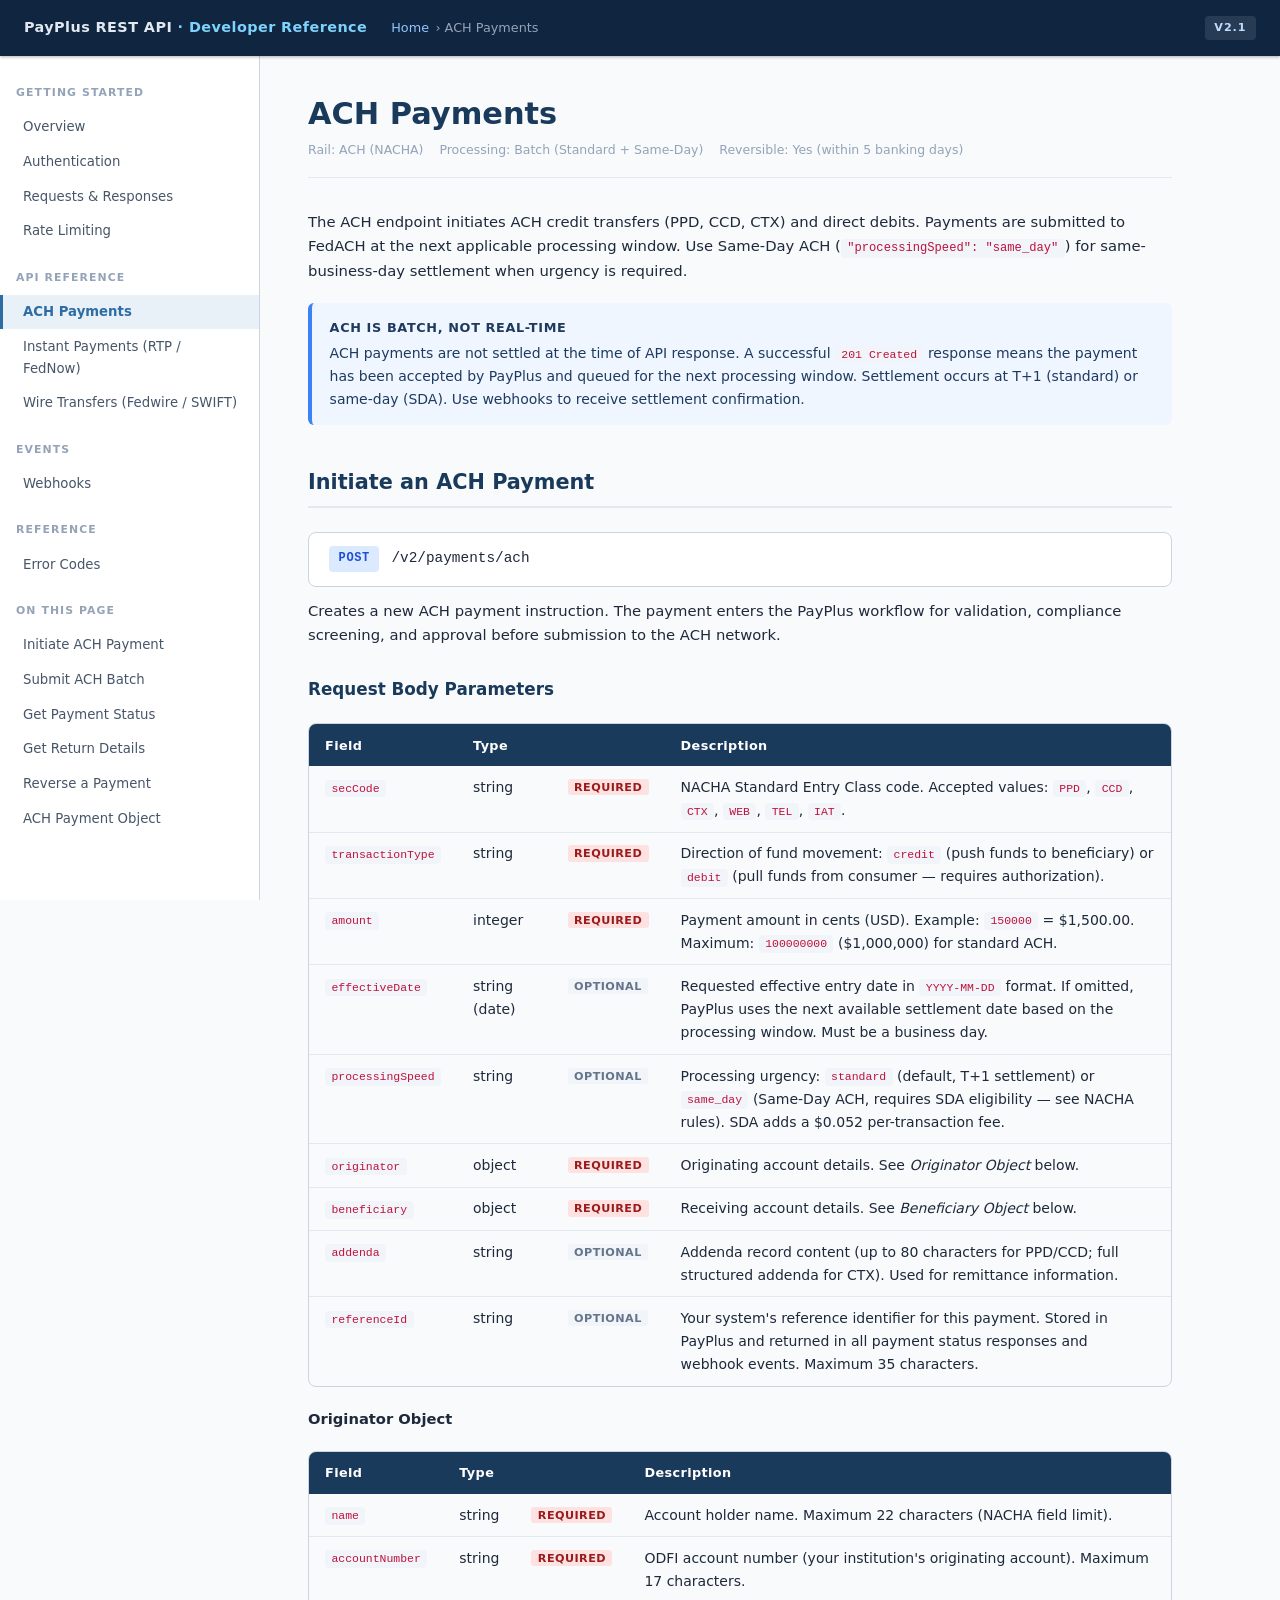
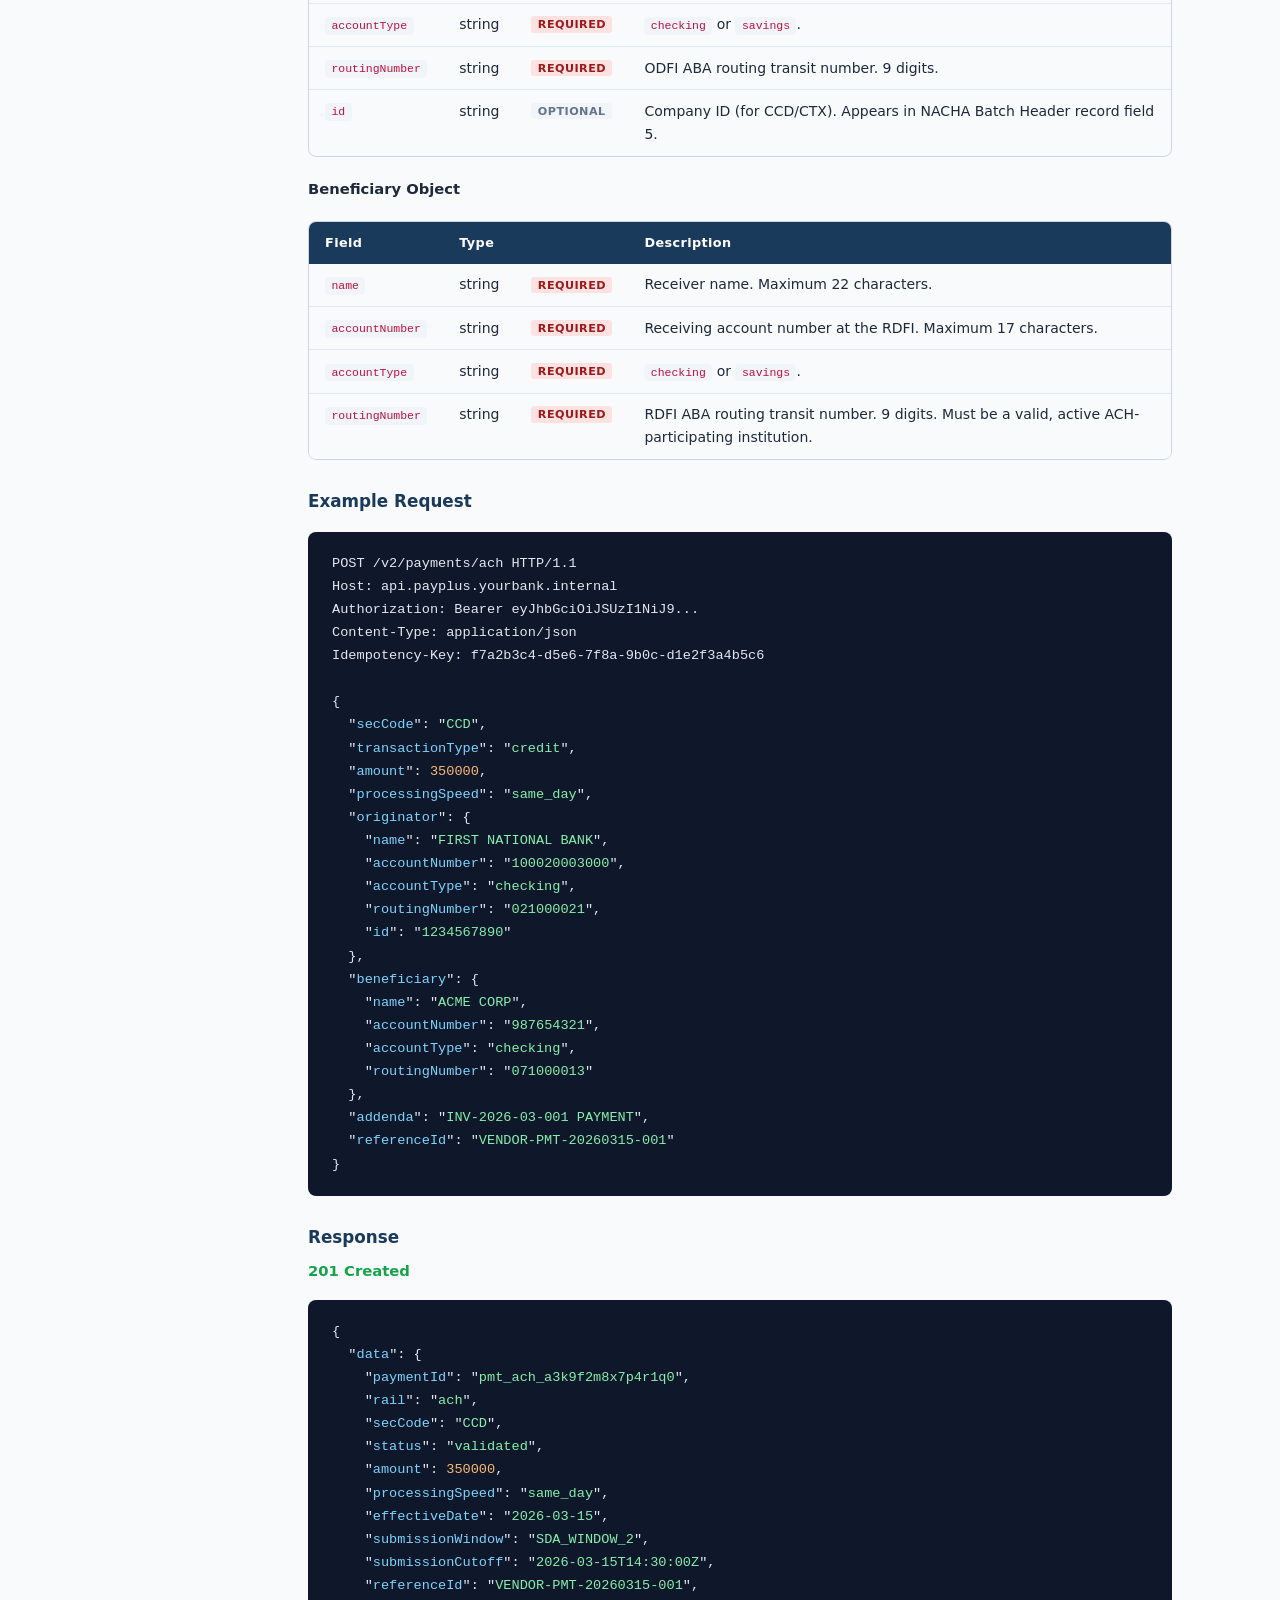
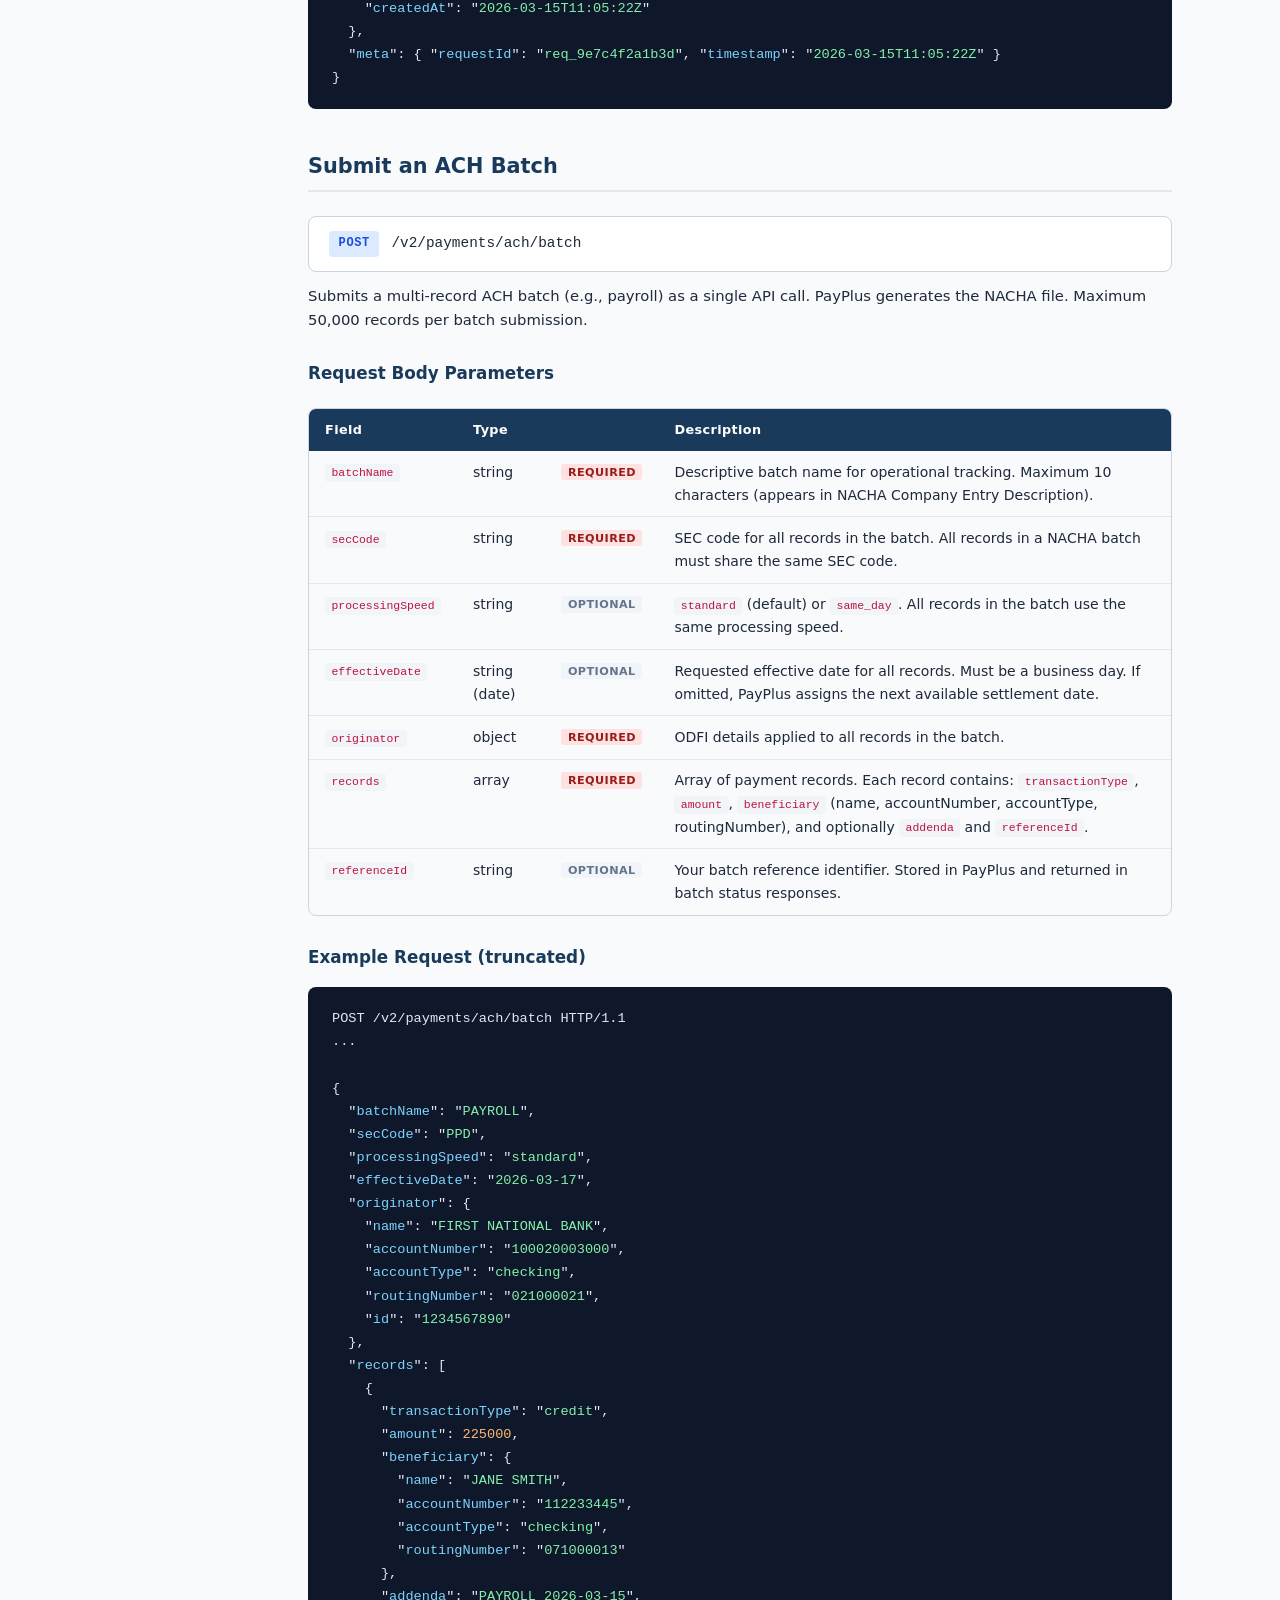
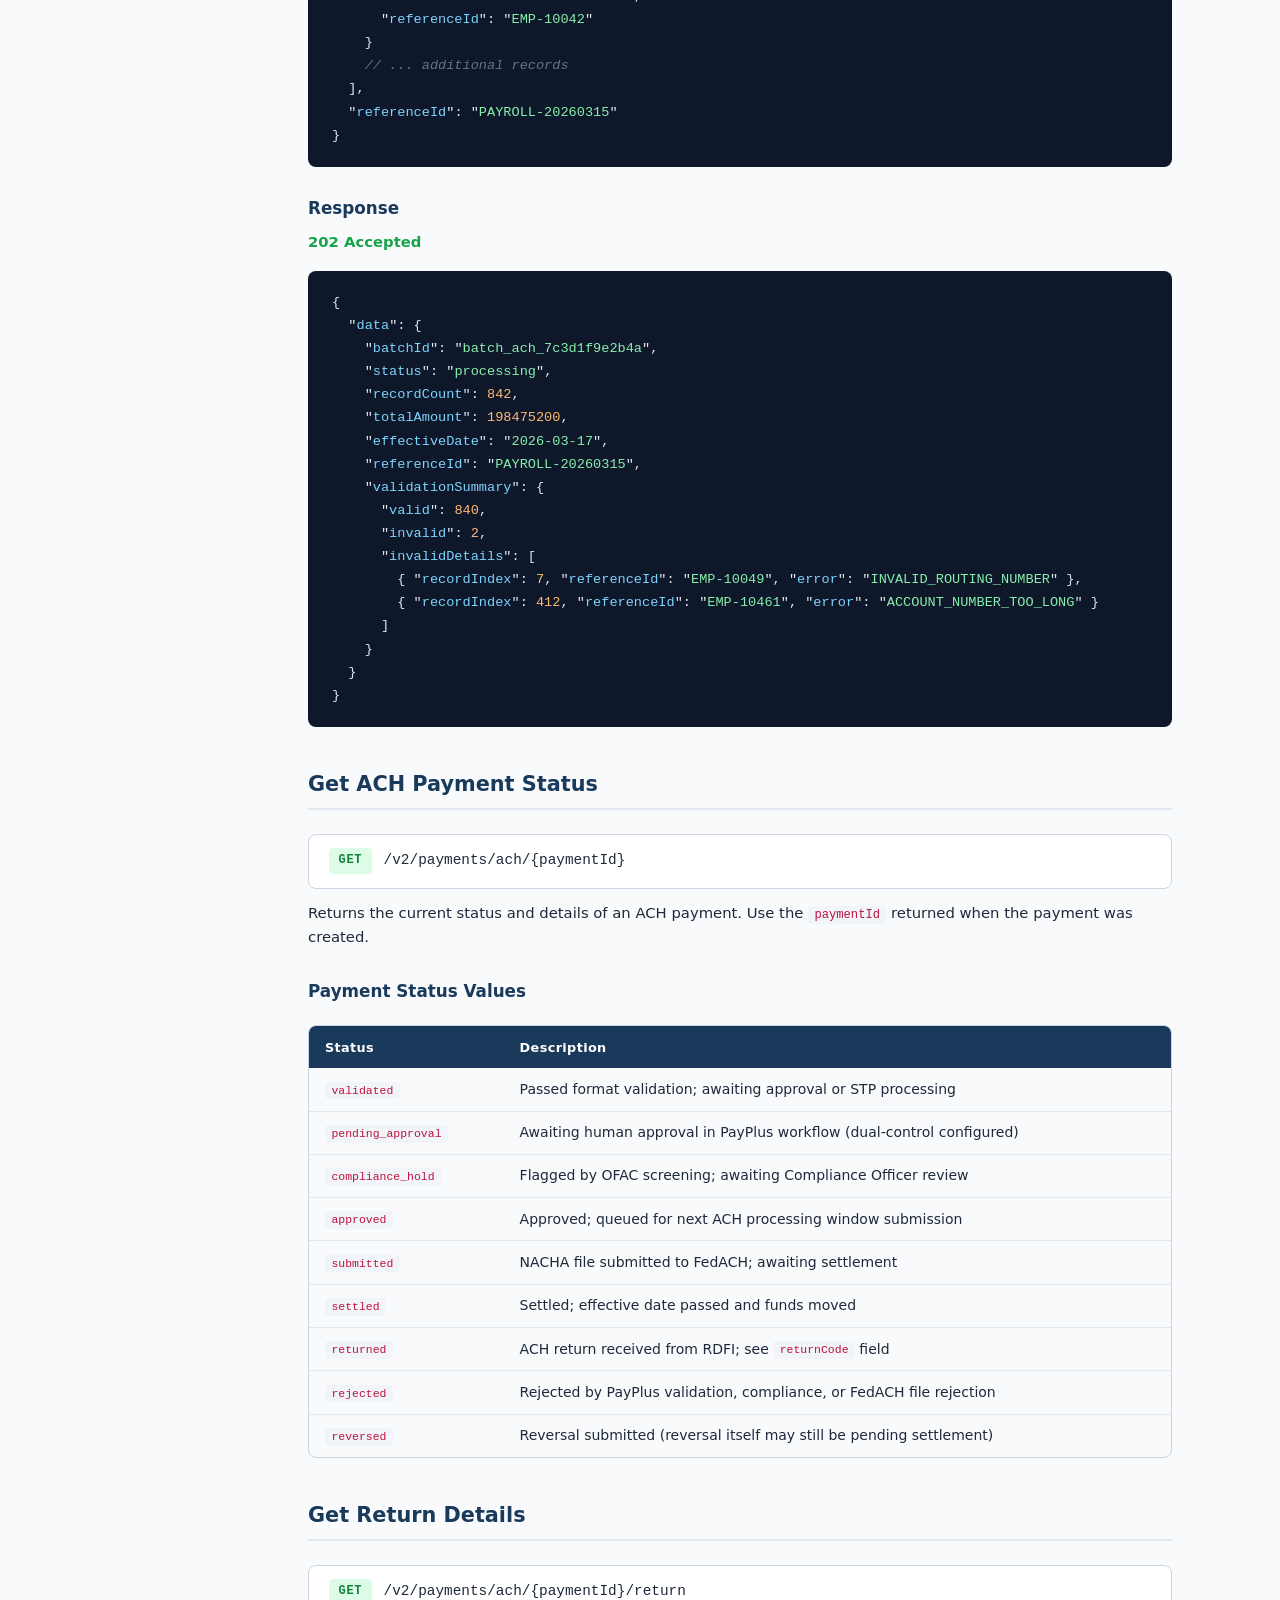
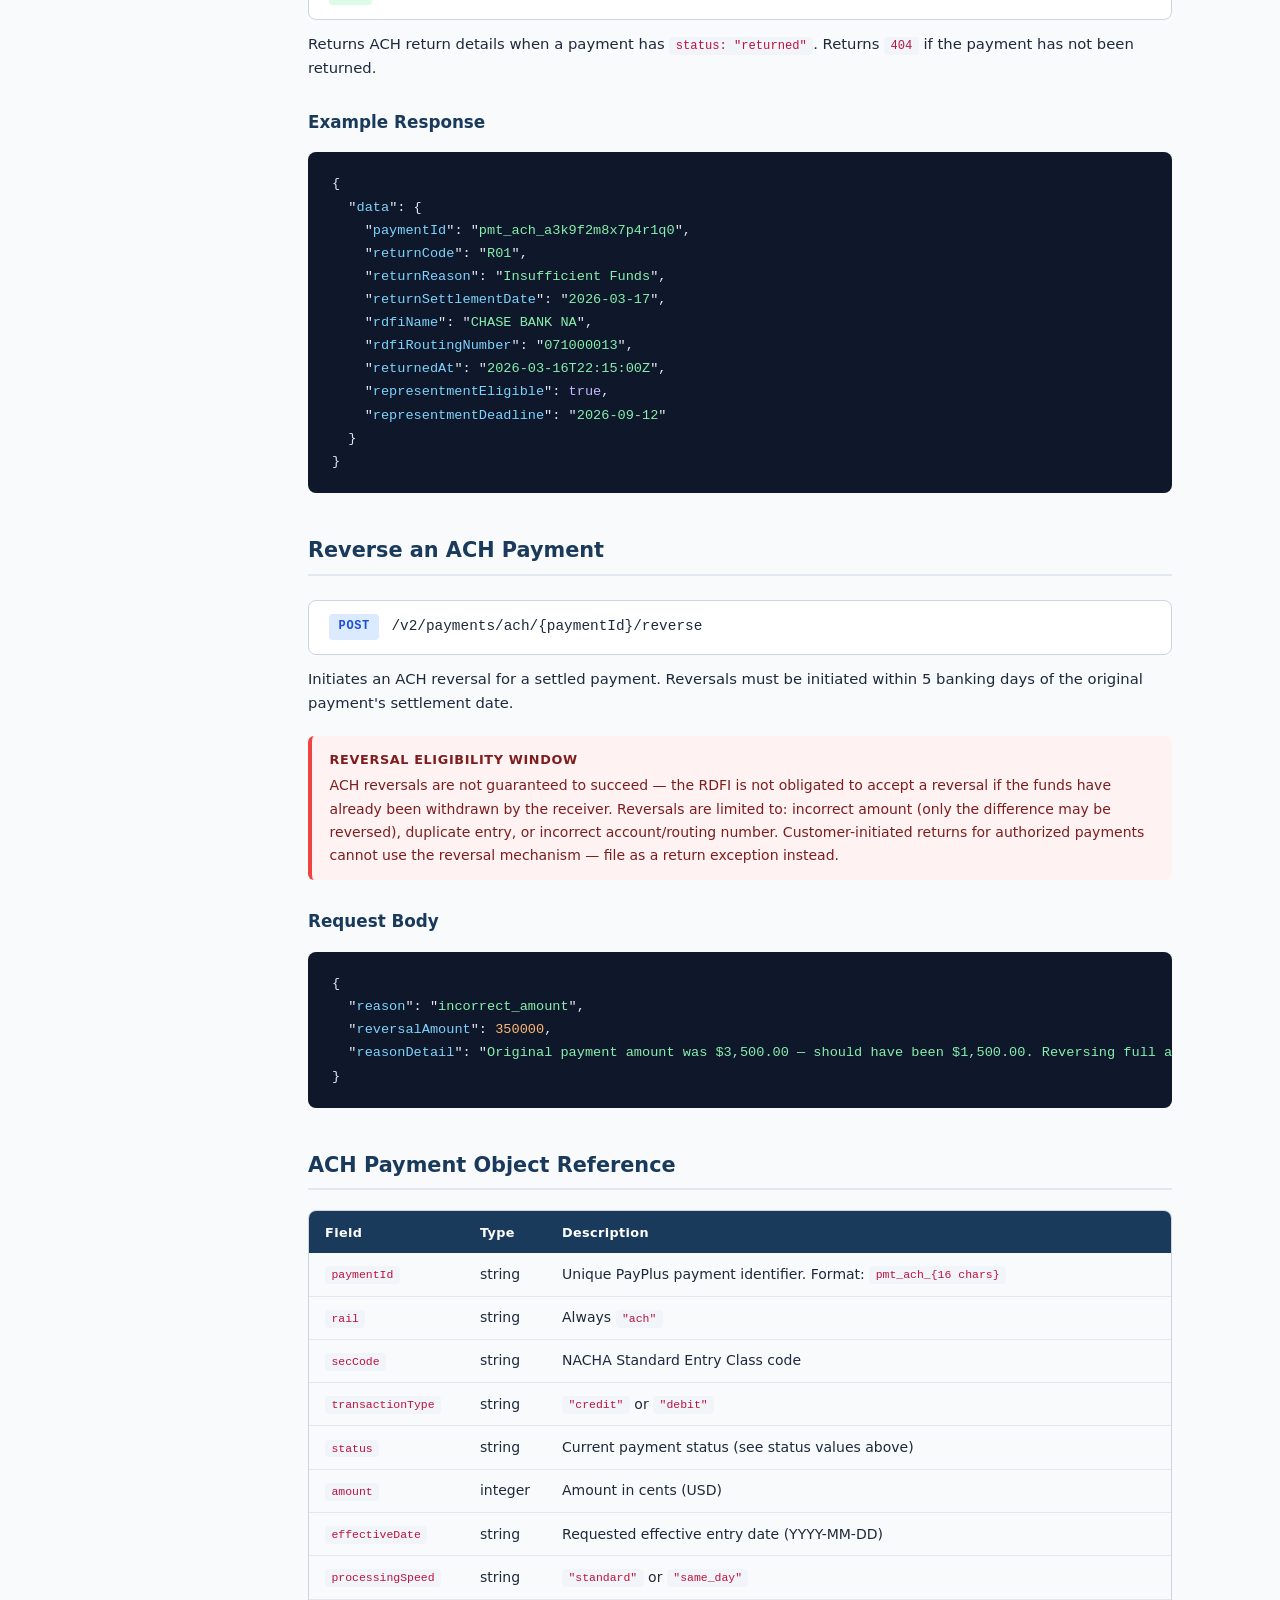
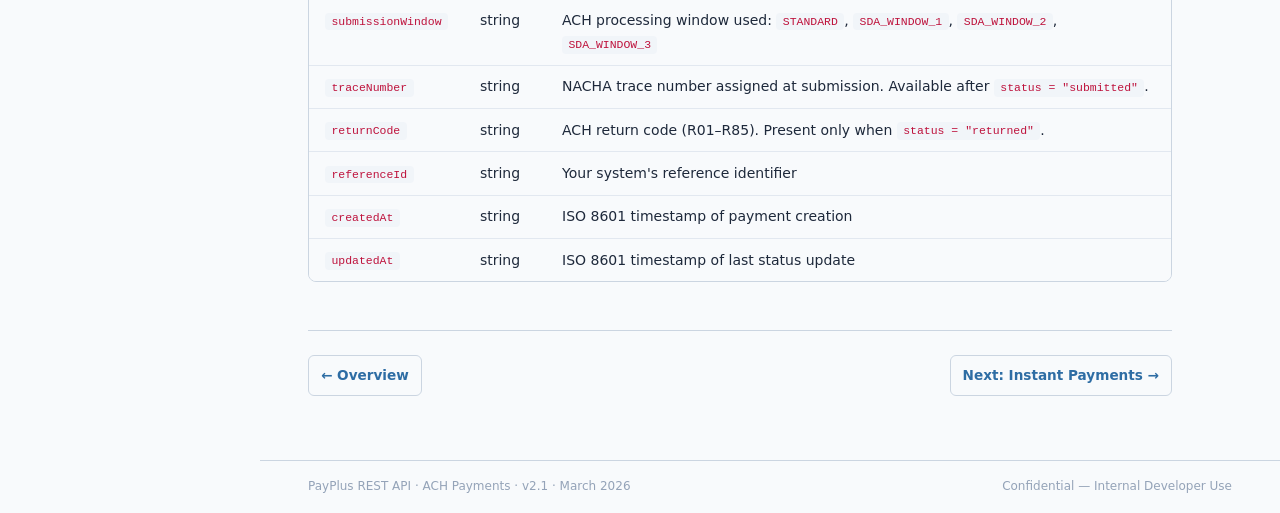
==== ach.html @ 445bdaca "Add PayPlus REST API Developer Reference — 6-page API documentation site Covers authentication (OAut" ====
<!DOCTYPE html>
<html lang="en">
<head>
<meta charset="UTF-8">
<meta name="viewport" content="width=device-width, initial-scale=1.0">
<title>ACH Payments — PayPlus REST API</title>
<link rel="stylesheet" href="assets/style.css">
</head>
<body>

<header class="site-header">
  <a class="header-brand" href="index.html">PayPlus REST API <span>· Developer Reference</span></a>
  <div class="header-breadcrumb"><a href="index.html">Home</a> › ACH Payments</div>
  <span class="header-rail-badge">v2.1</span>
</header>

<nav class="sidebar">
  <div class="nav-section">Getting Started</div>
  <a href="index.html">Overview</a>
  <a href="index.html#authentication">Authentication</a>
  <a href="index.html#request-format">Requests &amp; Responses</a>
  <a href="index.html#rate-limiting">Rate Limiting</a>
  <div class="nav-section">API Reference</div>
  <a href="ach.html" class="active">ACH Payments</a>
  <a href="instant.html">Instant Payments (RTP / FedNow)</a>
  <a href="wire.html">Wire Transfers (Fedwire / SWIFT)</a>
  <div class="nav-section">Events</div>
  <a href="webhooks.html">Webhooks</a>
  <div class="nav-section">Reference</div>
  <a href="errors.html">Error Codes</a>
  <div class="nav-section">On This Page</div>
  <a href="#initiate">Initiate ACH Payment</a>
  <a href="#batch">Submit ACH Batch</a>
  <a href="#get-status">Get Payment Status</a>
  <a href="#get-return">Get Return Details</a>
  <a href="#reverse">Reverse a Payment</a>
  <a href="#payment-object">ACH Payment Object</a>
</nav>

<main class="main">

  <h1>ACH Payments</h1>
  <p class="topic-meta">
    <span>Rail: ACH (NACHA)</span>
    <span>Processing: Batch (Standard + Same-Day)</span>
    <span>Reversible: Yes (within 5 banking days)</span>
  </p>

  <p>
    The ACH endpoint initiates ACH credit transfers (PPD, CCD, CTX) and direct debits. Payments are submitted to FedACH at the next applicable processing window. Use Same-Day ACH (<code>"processingSpeed": "same_day"</code>) for same-business-day settlement when urgency is required.
  </p>

  <div class="note">
    <strong>ACH is Batch, Not Real-Time</strong>
    ACH payments are not settled at the time of API response. A successful <code>201 Created</code> response means the payment has been accepted by PayPlus and queued for the next processing window. Settlement occurs at T+1 (standard) or same-day (SDA). Use webhooks to receive settlement confirmation.
  </div>

  <h2 id="initiate">Initiate an ACH Payment</h2>

  <div class="endpoint">
    <span class="method method-post">POST</span>
    <span class="endpoint-url">/v2/payments/ach</span>
  </div>

  <p>Creates a new ACH payment instruction. The payment enters the PayPlus workflow for validation, compliance screening, and approval before submission to the ACH network.</p>

  <h3>Request Body Parameters</h3>
  <div class="table-wrap">
    <table>
      <thead><tr><th>Field</th><th>Type</th><th></th><th>Description</th></tr></thead>
      <tbody>
        <tr><td><code>secCode</code></td><td>string</td><td><span class="required-badge">Required</span></td><td>NACHA Standard Entry Class code. Accepted values: <code>PPD</code>, <code>CCD</code>, <code>CTX</code>, <code>WEB</code>, <code>TEL</code>, <code>IAT</code>.</td></tr>
        <tr><td><code>transactionType</code></td><td>string</td><td><span class="required-badge">Required</span></td><td>Direction of fund movement: <code>credit</code> (push funds to beneficiary) or <code>debit</code> (pull funds from consumer — requires authorization).</td></tr>
        <tr><td><code>amount</code></td><td>integer</td><td><span class="required-badge">Required</span></td><td>Payment amount in cents (USD). Example: <code>150000</code> = $1,500.00. Maximum: <code>100000000</code> ($1,000,000) for standard ACH.</td></tr>
        <tr><td><code>effectiveDate</code></td><td>string (date)</td><td><span class="optional-badge">Optional</span></td><td>Requested effective entry date in <code>YYYY-MM-DD</code> format. If omitted, PayPlus uses the next available settlement date based on the processing window. Must be a business day.</td></tr>
        <tr><td><code>processingSpeed</code></td><td>string</td><td><span class="optional-badge">Optional</span></td><td>Processing urgency: <code>standard</code> (default, T+1 settlement) or <code>same_day</code> (Same-Day ACH, requires SDA eligibility — see NACHA rules). SDA adds a $0.052 per-transaction fee.</td></tr>
        <tr><td><code>originator</code></td><td>object</td><td><span class="required-badge">Required</span></td><td>Originating account details. See <em>Originator Object</em> below.</td></tr>
        <tr><td><code>beneficiary</code></td><td>object</td><td><span class="required-badge">Required</span></td><td>Receiving account details. See <em>Beneficiary Object</em> below.</td></tr>
        <tr><td><code>addenda</code></td><td>string</td><td><span class="optional-badge">Optional</span></td><td>Addenda record content (up to 80 characters for PPD/CCD; full structured addenda for CTX). Used for remittance information.</td></tr>
        <tr><td><code>referenceId</code></td><td>string</td><td><span class="optional-badge">Optional</span></td><td>Your system's reference identifier for this payment. Stored in PayPlus and returned in all payment status responses and webhook events. Maximum 35 characters.</td></tr>
      </tbody>
    </table>
  </div>

  <h4>Originator Object</h4>
  <div class="table-wrap">
    <table>
      <thead><tr><th>Field</th><th>Type</th><th></th><th>Description</th></tr></thead>
      <tbody>
        <tr><td><code>name</code></td><td>string</td><td><span class="required-badge">Required</span></td><td>Account holder name. Maximum 22 characters (NACHA field limit).</td></tr>
        <tr><td><code>accountNumber</code></td><td>string</td><td><span class="required-badge">Required</span></td><td>ODFI account number (your institution's originating account). Maximum 17 characters.</td></tr>
        <tr><td><code>accountType</code></td><td>string</td><td><span class="required-badge">Required</span></td><td><code>checking</code> or <code>savings</code>.</td></tr>
        <tr><td><code>routingNumber</code></td><td>string</td><td><span class="required-badge">Required</span></td><td>ODFI ABA routing transit number. 9 digits.</td></tr>
        <tr><td><code>id</code></td><td>string</td><td><span class="optional-badge">Optional</span></td><td>Company ID (for CCD/CTX). Appears in NACHA Batch Header record field 5.</td></tr>
      </tbody>
    </table>
  </div>

  <h4>Beneficiary Object</h4>
  <div class="table-wrap">
    <table>
      <thead><tr><th>Field</th><th>Type</th><th></th><th>Description</th></tr></thead>
      <tbody>
        <tr><td><code>name</code></td><td>string</td><td><span class="required-badge">Required</span></td><td>Receiver name. Maximum 22 characters.</td></tr>
        <tr><td><code>accountNumber</code></td><td>string</td><td><span class="required-badge">Required</span></td><td>Receiving account number at the RDFI. Maximum 17 characters.</td></tr>
        <tr><td><code>accountType</code></td><td>string</td><td><span class="required-badge">Required</span></td><td><code>checking</code> or <code>savings</code>.</td></tr>
        <tr><td><code>routingNumber</code></td><td>string</td><td><span class="required-badge">Required</span></td><td>RDFI ABA routing transit number. 9 digits. Must be a valid, active ACH-participating institution.</td></tr>
      </tbody>
    </table>
  </div>

  <h3>Example Request</h3>
  <pre><code>POST /v2/payments/ach HTTP/1.1
Host: api.payplus.yourbank.internal
Authorization: Bearer eyJhbGciOiJSUzI1NiJ9...
Content-Type: application/json
Idempotency-Key: f7a2b3c4-d5e6-7f8a-9b0c-d1e2f3a4b5c6

{
  "<span class="json-key">secCode</span>": "<span class="json-str">CCD</span>",
  "<span class="json-key">transactionType</span>": "<span class="json-str">credit</span>",
  "<span class="json-key">amount</span>": <span class="json-num">350000</span>,
  "<span class="json-key">processingSpeed</span>": "<span class="json-str">same_day</span>",
  "<span class="json-key">originator</span>": {
    "<span class="json-key">name</span>": "<span class="json-str">FIRST NATIONAL BANK</span>",
    "<span class="json-key">accountNumber</span>": "<span class="json-str">100020003000</span>",
    "<span class="json-key">accountType</span>": "<span class="json-str">checking</span>",
    "<span class="json-key">routingNumber</span>": "<span class="json-str">021000021</span>",
    "<span class="json-key">id</span>": "<span class="json-str">1234567890</span>"
  },
  "<span class="json-key">beneficiary</span>": {
    "<span class="json-key">name</span>": "<span class="json-str">ACME CORP</span>",
    "<span class="json-key">accountNumber</span>": "<span class="json-str">987654321</span>",
    "<span class="json-key">accountType</span>": "<span class="json-str">checking</span>",
    "<span class="json-key">routingNumber</span>": "<span class="json-str">071000013</span>"
  },
  "<span class="json-key">addenda</span>": "<span class="json-str">INV-2026-03-001 PAYMENT</span>",
  "<span class="json-key">referenceId</span>": "<span class="json-str">VENDOR-PMT-20260315-001</span>"
}</code></pre>

  <h3>Response</h3>
  <p><strong><span class="status-2xx">201 Created</span></strong></p>
  <pre><code>{
  "<span class="json-key">data</span>": {
    "<span class="json-key">paymentId</span>": "<span class="json-str">pmt_ach_a3k9f2m8x7p4r1q0</span>",
    "<span class="json-key">rail</span>": "<span class="json-str">ach</span>",
    "<span class="json-key">secCode</span>": "<span class="json-str">CCD</span>",
    "<span class="json-key">status</span>": "<span class="json-str">validated</span>",
    "<span class="json-key">amount</span>": <span class="json-num">350000</span>,
    "<span class="json-key">processingSpeed</span>": "<span class="json-str">same_day</span>",
    "<span class="json-key">effectiveDate</span>": "<span class="json-str">2026-03-15</span>",
    "<span class="json-key">submissionWindow</span>": "<span class="json-str">SDA_WINDOW_2</span>",
    "<span class="json-key">submissionCutoff</span>": "<span class="json-str">2026-03-15T14:30:00Z</span>",
    "<span class="json-key">referenceId</span>": "<span class="json-str">VENDOR-PMT-20260315-001</span>",
    "<span class="json-key">createdAt</span>": "<span class="json-str">2026-03-15T11:05:22Z</span>"
  },
  "<span class="json-key">meta</span>": { "<span class="json-key">requestId</span>": "<span class="json-str">req_9e7c4f2a1b3d</span>", "<span class="json-key">timestamp</span>": "<span class="json-str">2026-03-15T11:05:22Z</span>" }
}</code></pre>

  <h2 id="batch">Submit an ACH Batch</h2>

  <div class="endpoint">
    <span class="method method-post">POST</span>
    <span class="endpoint-url">/v2/payments/ach/batch</span>
  </div>

  <p>Submits a multi-record ACH batch (e.g., payroll) as a single API call. PayPlus generates the NACHA file. Maximum 50,000 records per batch submission.</p>

  <h3>Request Body Parameters</h3>
  <div class="table-wrap">
    <table>
      <thead><tr><th>Field</th><th>Type</th><th></th><th>Description</th></tr></thead>
      <tbody>
        <tr><td><code>batchName</code></td><td>string</td><td><span class="required-badge">Required</span></td><td>Descriptive batch name for operational tracking. Maximum 10 characters (appears in NACHA Company Entry Description).</td></tr>
        <tr><td><code>secCode</code></td><td>string</td><td><span class="required-badge">Required</span></td><td>SEC code for all records in the batch. All records in a NACHA batch must share the same SEC code.</td></tr>
        <tr><td><code>processingSpeed</code></td><td>string</td><td><span class="optional-badge">Optional</span></td><td><code>standard</code> (default) or <code>same_day</code>. All records in the batch use the same processing speed.</td></tr>
        <tr><td><code>effectiveDate</code></td><td>string (date)</td><td><span class="optional-badge">Optional</span></td><td>Requested effective date for all records. Must be a business day. If omitted, PayPlus assigns the next available settlement date.</td></tr>
        <tr><td><code>originator</code></td><td>object</td><td><span class="required-badge">Required</span></td><td>ODFI details applied to all records in the batch.</td></tr>
        <tr><td><code>records</code></td><td>array</td><td><span class="required-badge">Required</span></td><td>Array of payment records. Each record contains: <code>transactionType</code>, <code>amount</code>, <code>beneficiary</code> (name, accountNumber, accountType, routingNumber), and optionally <code>addenda</code> and <code>referenceId</code>.</td></tr>
        <tr><td><code>referenceId</code></td><td>string</td><td><span class="optional-badge">Optional</span></td><td>Your batch reference identifier. Stored in PayPlus and returned in batch status responses.</td></tr>
      </tbody>
    </table>
  </div>

  <h3>Example Request (truncated)</h3>
  <pre><code>POST /v2/payments/ach/batch HTTP/1.1
...

{
  "<span class="json-key">batchName</span>": "<span class="json-str">PAYROLL</span>",
  "<span class="json-key">secCode</span>": "<span class="json-str">PPD</span>",
  "<span class="json-key">processingSpeed</span>": "<span class="json-str">standard</span>",
  "<span class="json-key">effectiveDate</span>": "<span class="json-str">2026-03-17</span>",
  "<span class="json-key">originator</span>": {
    "<span class="json-key">name</span>": "<span class="json-str">FIRST NATIONAL BANK</span>",
    "<span class="json-key">accountNumber</span>": "<span class="json-str">100020003000</span>",
    "<span class="json-key">accountType</span>": "<span class="json-str">checking</span>",
    "<span class="json-key">routingNumber</span>": "<span class="json-str">021000021</span>",
    "<span class="json-key">id</span>": "<span class="json-str">1234567890</span>"
  },
  "<span class="json-key">records</span>": [
    {
      "<span class="json-key">transactionType</span>": "<span class="json-str">credit</span>",
      "<span class="json-key">amount</span>": <span class="json-num">225000</span>,
      "<span class="json-key">beneficiary</span>": {
        "<span class="json-key">name</span>": "<span class="json-str">JANE SMITH</span>",
        "<span class="json-key">accountNumber</span>": "<span class="json-str">112233445</span>",
        "<span class="json-key">accountType</span>": "<span class="json-str">checking</span>",
        "<span class="json-key">routingNumber</span>": "<span class="json-str">071000013</span>"
      },
      "<span class="json-key">addenda</span>": "<span class="json-str">PAYROLL 2026-03-15</span>",
      "<span class="json-key">referenceId</span>": "<span class="json-str">EMP-10042</span>"
    }
    <span class="json-comment">// ... additional records</span>
  ],
  "<span class="json-key">referenceId</span>": "<span class="json-str">PAYROLL-20260315</span>"
}</code></pre>

  <h3>Response</h3>
  <p><strong><span class="status-2xx">202 Accepted</span></strong></p>
  <pre><code>{
  "<span class="json-key">data</span>": {
    "<span class="json-key">batchId</span>": "<span class="json-str">batch_ach_7c3d1f9e2b4a</span>",
    "<span class="json-key">status</span>": "<span class="json-str">processing</span>",
    "<span class="json-key">recordCount</span>": <span class="json-num">842</span>,
    "<span class="json-key">totalAmount</span>": <span class="json-num">198475200</span>,
    "<span class="json-key">effectiveDate</span>": "<span class="json-str">2026-03-17</span>",
    "<span class="json-key">referenceId</span>": "<span class="json-str">PAYROLL-20260315</span>",
    "<span class="json-key">validationSummary</span>": {
      "<span class="json-key">valid</span>": <span class="json-num">840</span>,
      "<span class="json-key">invalid</span>": <span class="json-num">2</span>,
      "<span class="json-key">invalidDetails</span>": [
        { "<span class="json-key">recordIndex</span>": <span class="json-num">7</span>, "<span class="json-key">referenceId</span>": "<span class="json-str">EMP-10049</span>", "<span class="json-key">error</span>": "<span class="json-str">INVALID_ROUTING_NUMBER</span>" },
        { "<span class="json-key">recordIndex</span>": <span class="json-num">412</span>, "<span class="json-key">referenceId</span>": "<span class="json-str">EMP-10461</span>", "<span class="json-key">error</span>": "<span class="json-str">ACCOUNT_NUMBER_TOO_LONG</span>" }
      ]
    }
  }
}</code></pre>

  <h2 id="get-status">Get ACH Payment Status</h2>

  <div class="endpoint">
    <span class="method method-get">GET</span>
    <span class="endpoint-url">/v2/payments/ach/{paymentId}</span>
  </div>

  <p>Returns the current status and details of an ACH payment. Use the <code>paymentId</code> returned when the payment was created.</p>

  <h3>Payment Status Values</h3>
  <div class="table-wrap">
    <table>
      <thead><tr><th>Status</th><th>Description</th></tr></thead>
      <tbody>
        <tr><td><code>validated</code></td><td>Passed format validation; awaiting approval or STP processing</td></tr>
        <tr><td><code>pending_approval</code></td><td>Awaiting human approval in PayPlus workflow (dual-control configured)</td></tr>
        <tr><td><code>compliance_hold</code></td><td>Flagged by OFAC screening; awaiting Compliance Officer review</td></tr>
        <tr><td><code>approved</code></td><td>Approved; queued for next ACH processing window submission</td></tr>
        <tr><td><code>submitted</code></td><td>NACHA file submitted to FedACH; awaiting settlement</td></tr>
        <tr><td><code>settled</code></td><td>Settled; effective date passed and funds moved</td></tr>
        <tr><td><code>returned</code></td><td>ACH return received from RDFI; see <code>returnCode</code> field</td></tr>
        <tr><td><code>rejected</code></td><td>Rejected by PayPlus validation, compliance, or FedACH file rejection</td></tr>
        <tr><td><code>reversed</code></td><td>Reversal submitted (reversal itself may still be pending settlement)</td></tr>
      </tbody>
    </table>
  </div>

  <h2 id="get-return">Get Return Details</h2>

  <div class="endpoint">
    <span class="method method-get">GET</span>
    <span class="endpoint-url">/v2/payments/ach/{paymentId}/return</span>
  </div>

  <p>Returns ACH return details when a payment has <code>status: "returned"</code>. Returns <code>404</code> if the payment has not been returned.</p>

  <h3>Example Response</h3>
  <pre><code>{
  "<span class="json-key">data</span>": {
    "<span class="json-key">paymentId</span>": "<span class="json-str">pmt_ach_a3k9f2m8x7p4r1q0</span>",
    "<span class="json-key">returnCode</span>": "<span class="json-str">R01</span>",
    "<span class="json-key">returnReason</span>": "<span class="json-str">Insufficient Funds</span>",
    "<span class="json-key">returnSettlementDate</span>": "<span class="json-str">2026-03-17</span>",
    "<span class="json-key">rdfiName</span>": "<span class="json-str">CHASE BANK NA</span>",
    "<span class="json-key">rdfiRoutingNumber</span>": "<span class="json-str">071000013</span>",
    "<span class="json-key">returnedAt</span>": "<span class="json-str">2026-03-16T22:15:00Z</span>",
    "<span class="json-key">representmentEligible</span>": <span class="json-bool">true</span>,
    "<span class="json-key">representmentDeadline</span>": "<span class="json-str">2026-09-12</span>"
  }
}</code></pre>

  <h2 id="reverse">Reverse an ACH Payment</h2>

  <div class="endpoint">
    <span class="method method-post">POST</span>
    <span class="endpoint-url">/v2/payments/ach/{paymentId}/reverse</span>
  </div>

  <p>Initiates an ACH reversal for a settled payment. Reversals must be initiated within 5 banking days of the original payment's settlement date.</p>

  <div class="important">
    <strong>Reversal Eligibility Window</strong>
    ACH reversals are not guaranteed to succeed — the RDFI is not obligated to accept a reversal if the funds have already been withdrawn by the receiver. Reversals are limited to: incorrect amount (only the difference may be reversed), duplicate entry, or incorrect account/routing number. Customer-initiated returns for authorized payments cannot use the reversal mechanism — file as a return exception instead.
  </div>

  <h3>Request Body</h3>
  <pre><code>{
  "<span class="json-key">reason</span>": "<span class="json-str">incorrect_amount</span>",
  "<span class="json-key">reversalAmount</span>": <span class="json-num">350000</span>,
  "<span class="json-key">reasonDetail</span>": "<span class="json-str">Original payment amount was $3,500.00 — should have been $1,500.00. Reversing full amount.</span>"
}</code></pre>

  <h2 id="payment-object">ACH Payment Object Reference</h2>
  <div class="table-wrap">
    <table>
      <thead><tr><th>Field</th><th>Type</th><th>Description</th></tr></thead>
      <tbody>
        <tr><td><code>paymentId</code></td><td>string</td><td>Unique PayPlus payment identifier. Format: <code>pmt_ach_{16 chars}</code></td></tr>
        <tr><td><code>rail</code></td><td>string</td><td>Always <code>"ach"</code></td></tr>
        <tr><td><code>secCode</code></td><td>string</td><td>NACHA Standard Entry Class code</td></tr>
        <tr><td><code>transactionType</code></td><td>string</td><td><code>"credit"</code> or <code>"debit"</code></td></tr>
        <tr><td><code>status</code></td><td>string</td><td>Current payment status (see status values above)</td></tr>
        <tr><td><code>amount</code></td><td>integer</td><td>Amount in cents (USD)</td></tr>
        <tr><td><code>effectiveDate</code></td><td>string</td><td>Requested effective entry date (YYYY-MM-DD)</td></tr>
        <tr><td><code>processingSpeed</code></td><td>string</td><td><code>"standard"</code> or <code>"same_day"</code></td></tr>
        <tr><td><code>submissionWindow</code></td><td>string</td><td>ACH processing window used: <code>STANDARD</code>, <code>SDA_WINDOW_1</code>, <code>SDA_WINDOW_2</code>, <code>SDA_WINDOW_3</code></td></tr>
        <tr><td><code>traceNumber</code></td><td>string</td><td>NACHA trace number assigned at submission. Available after <code>status = "submitted"</code>.</td></tr>
        <tr><td><code>returnCode</code></td><td>string</td><td>ACH return code (R01–R85). Present only when <code>status = "returned"</code>.</td></tr>
        <tr><td><code>referenceId</code></td><td>string</td><td>Your system's reference identifier</td></tr>
        <tr><td><code>createdAt</code></td><td>string</td><td>ISO 8601 timestamp of payment creation</td></tr>
        <tr><td><code>updatedAt</code></td><td>string</td><td>ISO 8601 timestamp of last status update</td></tr>
      </tbody>
    </table>
  </div>

  <div class="doc-nav">
    <a href="index.html">← Overview</a>
    <a href="instant.html">Next: Instant Payments →</a>
  </div>

</main>

<footer class="site-footer">
  <span>PayPlus REST API · ACH Payments · v2.1 · March 2026</span>
  <span>Confidential — Internal Developer Use</span>
</footer>

</body>
</html>
---- assets/style.css ----
/* ============================================================
   PayPlus REST API — Developer Documentation Stylesheet
   Audience: Integration Developers, Core Banking Engineers
   Style: Developer API reference (Stripe/Plaid-inspired structure)
   ============================================================ */

:root {
  --primary:       #1a3a5c;
  --primary-dark:  #0f2540;
  --accent:        #2e6da4;
  --accent-light:  #e8f0f8;
  --green:         #16a34a;
  --green-bg:      #f0fdf4;
  --warning:       #b45309;
  --warning-bg:    #fffbeb;
  --warning-border:#f59e0b;
  --danger:        #991b1b;
  --danger-bg:     #fef2f2;
  --text:          #1e293b;
  --text-secondary:#475569;
  --text-muted:    #94a3b8;
  --border:        #cbd5e1;
  --border-light:  #e2e8f0;
  --bg:            #f8fafc;
  --bg-card:       #ffffff;
  --code-bg:       #0f172a;
  --nav-width:     260px;
  --header-h:      56px;
}

*, *::before, *::after { box-sizing: border-box; margin: 0; padding: 0; }
html { font-size: 16px; scroll-behavior: smooth; }
body {
  font-family: 'Segoe UI', system-ui, -apple-system, sans-serif;
  color: var(--text);
  background: var(--bg);
  line-height: 1.65;
}

/* ── HEADER ── */
.site-header {
  position: fixed; top: 0; left: 0; right: 0;
  height: var(--header-h);
  background: var(--primary-dark);
  color: #fff;
  display: flex; align-items: center;
  padding: 0 1.5rem; gap: 1.5rem;
  z-index: 100;
  box-shadow: 0 1px 3px rgba(0,0,0,0.3);
}
.header-brand { font-size: 0.9rem; font-weight: 700; letter-spacing: 0.03em; color: #e2e8f0; text-decoration: none; white-space: nowrap; }
.header-brand span { color: #7dd3fc; }
.header-breadcrumb { font-size: 0.8rem; color: #94a3b8; display: flex; align-items: center; gap: 0.4rem; }
.header-breadcrumb a { color: #93c5fd; text-decoration: none; }
.header-breadcrumb a:hover { text-decoration: underline; }
.header-rail-badge { margin-left: auto; font-size: 0.7rem; font-weight: 600; letter-spacing: 0.08em; text-transform: uppercase; background: rgba(255,255,255,0.1); color: #bfdbfe; padding: 0.2rem 0.6rem; border-radius: 4px; }

/* ── SIDEBAR ── */
.sidebar {
  position: fixed; top: var(--header-h); left: 0; bottom: 0;
  width: var(--nav-width);
  background: var(--bg-card);
  border-right: 1px solid var(--border);
  overflow-y: auto;
  padding: 1.5rem 0 2rem;
  z-index: 90;
}
.nav-section { padding: 0.25rem 1rem 0.5rem; font-size: 0.68rem; font-weight: 700; letter-spacing: 0.1em; text-transform: uppercase; color: var(--text-muted); margin-top: 1rem; }
.nav-section:first-child { margin-top: 0; }
.sidebar a { display: block; padding: 0.4rem 1.25rem; font-size: 0.83rem; color: var(--text-secondary); text-decoration: none; border-left: 3px solid transparent; transition: all 0.15s; }
.sidebar a:hover  { color: var(--accent); background: var(--accent-light); border-left-color: var(--accent); }
.sidebar a.active { color: var(--accent); background: var(--accent-light); border-left-color: var(--accent); font-weight: 600; }

/* ── MAIN ── */
.main { margin-left: var(--nav-width); margin-top: var(--header-h); padding: 2.5rem 3rem 4rem; max-width: 960px; }

/* ── TYPOGRAPHY ── */
h1 { font-size: 1.9rem; font-weight: 700; color: var(--primary); margin-bottom: 0.5rem; line-height: 1.2; }
h2 { font-size: 1.3rem; font-weight: 700; color: var(--primary); margin: 2.5rem 0 0.75rem; padding-bottom: 0.4rem; border-bottom: 2px solid var(--border-light); }
h3 { font-size: 1.05rem; font-weight: 600; color: var(--primary); margin: 1.75rem 0 0.5rem; }
h4 { font-size: 0.92rem; font-weight: 600; color: var(--text); margin: 1.25rem 0 0.35rem; }
p { margin-bottom: 1rem; color: var(--text); font-size: 0.925rem; }
ul, ol { margin-bottom: 1rem; padding-left: 1.5rem; }
li { margin-bottom: 0.35rem; font-size: 0.925rem; color: var(--text); }
a { color: var(--accent); }

/* ── TOPIC META ── */
.topic-meta { font-size: 0.78rem; color: var(--text-muted); margin-bottom: 2rem; padding-bottom: 1rem; border-bottom: 1px solid var(--border-light); display: flex; flex-wrap: wrap; gap: 1rem; }

/* ── ADMONITIONS ── */
.note, .warning, .important, .tip {
  padding: 0.85rem 1rem 0.85rem 1.1rem;
  border-radius: 6px; margin: 1.25rem 0;
  font-size: 0.875rem; border-left: 4px solid;
}
.note      { background: #eff6ff; border-color: #3b82f6; color: #1e3a5f; }
.warning   { background: var(--warning-bg); border-color: var(--warning-border); color: #78350f; }
.important { background: #fef2f2; border-color: #ef4444; color: #7f1d1d; }
.tip       { background: var(--green-bg); border-color: #22c55e; color: #14532d; }
.note strong, .warning strong, .important strong, .tip strong { display: block; margin-bottom: 0.25rem; font-size: 0.8rem; letter-spacing: 0.05em; text-transform: uppercase; }

/* ── TABLES ── */
.table-wrap { overflow-x: auto; margin: 1.25rem 0; border-radius: 8px; border: 1px solid var(--border); }
table { width: 100%; border-collapse: collapse; font-size: 0.875rem; }
thead tr { background: var(--primary); color: #fff; }
thead th { padding: 0.65rem 1rem; text-align: left; font-weight: 600; font-size: 0.8rem; letter-spacing: 0.03em; }
tbody tr { border-bottom: 1px solid var(--border-light); }
tbody tr:last-child { border-bottom: none; }
tbody tr:nth-child(even) { background: var(--bg); }
tbody td { padding: 0.6rem 1rem; vertical-align: top; }
tbody tr:hover { background: var(--accent-light); }

/* ── CODE ── */
code {
  font-family: 'Consolas', 'Cascadia Code', 'Courier New', monospace;
  font-size: 0.82em;
  background: #f1f5f9;
  padding: 0.15rem 0.4rem;
  border-radius: 4px;
  color: #be123c;
}
pre {
  background: var(--code-bg);
  color: #e2e8f0;
  padding: 1.25rem 1.5rem;
  border-radius: 8px;
  overflow-x: auto;
  margin: 1rem 0;
  font-size: 0.85rem;
  line-height: 1.7;
  font-family: 'Consolas', 'Cascadia Code', 'Courier New', monospace;
}
pre code { background: none; color: inherit; padding: 0; font-size: inherit; }
.json-key   { color: #7dd3fc; }
.json-str   { color: #86efac; }
.json-num   { color: #fdba74; }
.json-bool  { color: #c4b5fd; }
.json-null  { color: #94a3b8; }
.json-comment { color: #64748b; font-style: italic; }

/* ── ENDPOINT BLOCK ── */
.endpoint {
  display: flex;
  align-items: center;
  gap: 0.75rem;
  background: var(--bg-card);
  border: 1px solid var(--border);
  border-radius: 8px;
  padding: 0.85rem 1.25rem;
  margin: 1.5rem 0 0.75rem;
  font-family: 'Consolas', 'Courier New', monospace;
}
.method { font-size: 0.75rem; font-weight: 700; padding: 0.2rem 0.6rem; border-radius: 4px; letter-spacing: 0.05em; white-space: nowrap; }
.method-post   { background: #dbeafe; color: #1d4ed8; }
.method-get    { background: #dcfce7; color: #15803d; }
.method-delete { background: #fee2e2; color: #b91c1c; }
.method-put    { background: #fef9c3; color: #a16207; }
.endpoint-url  { font-size: 0.9rem; color: var(--text); }

/* ── PARAM TABLES ── */
.required-badge { background: #fee2e2; color: #991b1b; font-size: 0.7rem; font-weight: 600; padding: 0.1rem 0.4rem; border-radius: 3px; text-transform: uppercase; letter-spacing: 0.04em; vertical-align: middle; }
.optional-badge { background: #f1f5f9; color: #64748b; font-size: 0.7rem; font-weight: 600; padding: 0.1rem 0.4rem; border-radius: 3px; text-transform: uppercase; letter-spacing: 0.04em; vertical-align: middle; }

/* ── BADGES ── */
.badge { display: inline-block; padding: 0.15rem 0.5rem; border-radius: 4px; font-size: 0.72rem; font-weight: 600; letter-spacing: 0.04em; text-transform: uppercase; vertical-align: middle; }
.badge-green  { background: #dcfce7; color: #166534; }
.badge-red    { background: #fee2e2; color: #991b1b; }
.badge-yellow { background: #fef9c3; color: #854d0e; }
.badge-blue   { background: #dbeafe; color: #1e40af; }
.badge-gray   { background: #f1f5f9; color: #475569; }

/* ── HTTP STATUS CODES ── */
.status-2xx { color: var(--green); font-weight: 700; }
.status-4xx { color: #d97706; font-weight: 700; }
.status-5xx { color: var(--danger); font-weight: 700; }

/* ── SECTION NAV ── */
.doc-nav { display: flex; justify-content: space-between; margin-top: 3rem; padding-top: 1.5rem; border-top: 1px solid var(--border); }
.doc-nav a { font-size: 0.85rem; font-weight: 600; color: var(--accent); text-decoration: none; padding: 0.5rem 0.75rem; border: 1px solid var(--border); border-radius: 6px; transition: all 0.15s; }
.doc-nav a:hover { background: var(--accent-light); border-color: var(--accent); }

/* ── INDEX GRID ── */
.section-grid { display: grid; grid-template-columns: repeat(2, 1fr); gap: 1rem; margin: 1.5rem 0; }
.section-card { background: var(--bg-card); border: 1px solid var(--border); border-radius: 10px; padding: 1.25rem; text-decoration: none; display: block; transition: all 0.2s; }
.section-card:hover { border-color: var(--accent); box-shadow: 0 4px 12px rgba(46,109,164,0.12); transform: translateY(-2px); }
.section-card-title { font-size: 0.95rem; font-weight: 700; color: var(--primary); margin-bottom: 0.25rem; font-family: 'Consolas', monospace; }
.section-card-desc  { font-size: 0.82rem; color: var(--text-secondary); line-height: 1.5; margin-top: 0.35rem; }

/* ── FOOTER ── */
.site-footer { margin-left: var(--nav-width); padding: 1rem 3rem; font-size: 0.75rem; color: var(--text-muted); border-top: 1px solid var(--border); display: flex; justify-content: space-between; }

/* ── RESPONSIVE ── */
@media (max-width: 900px) {
  .sidebar { display: none; }
  .main, .site-footer { margin-left: 0; padding: 1.5rem; }
  .section-grid { grid-template-columns: 1fr; }
}
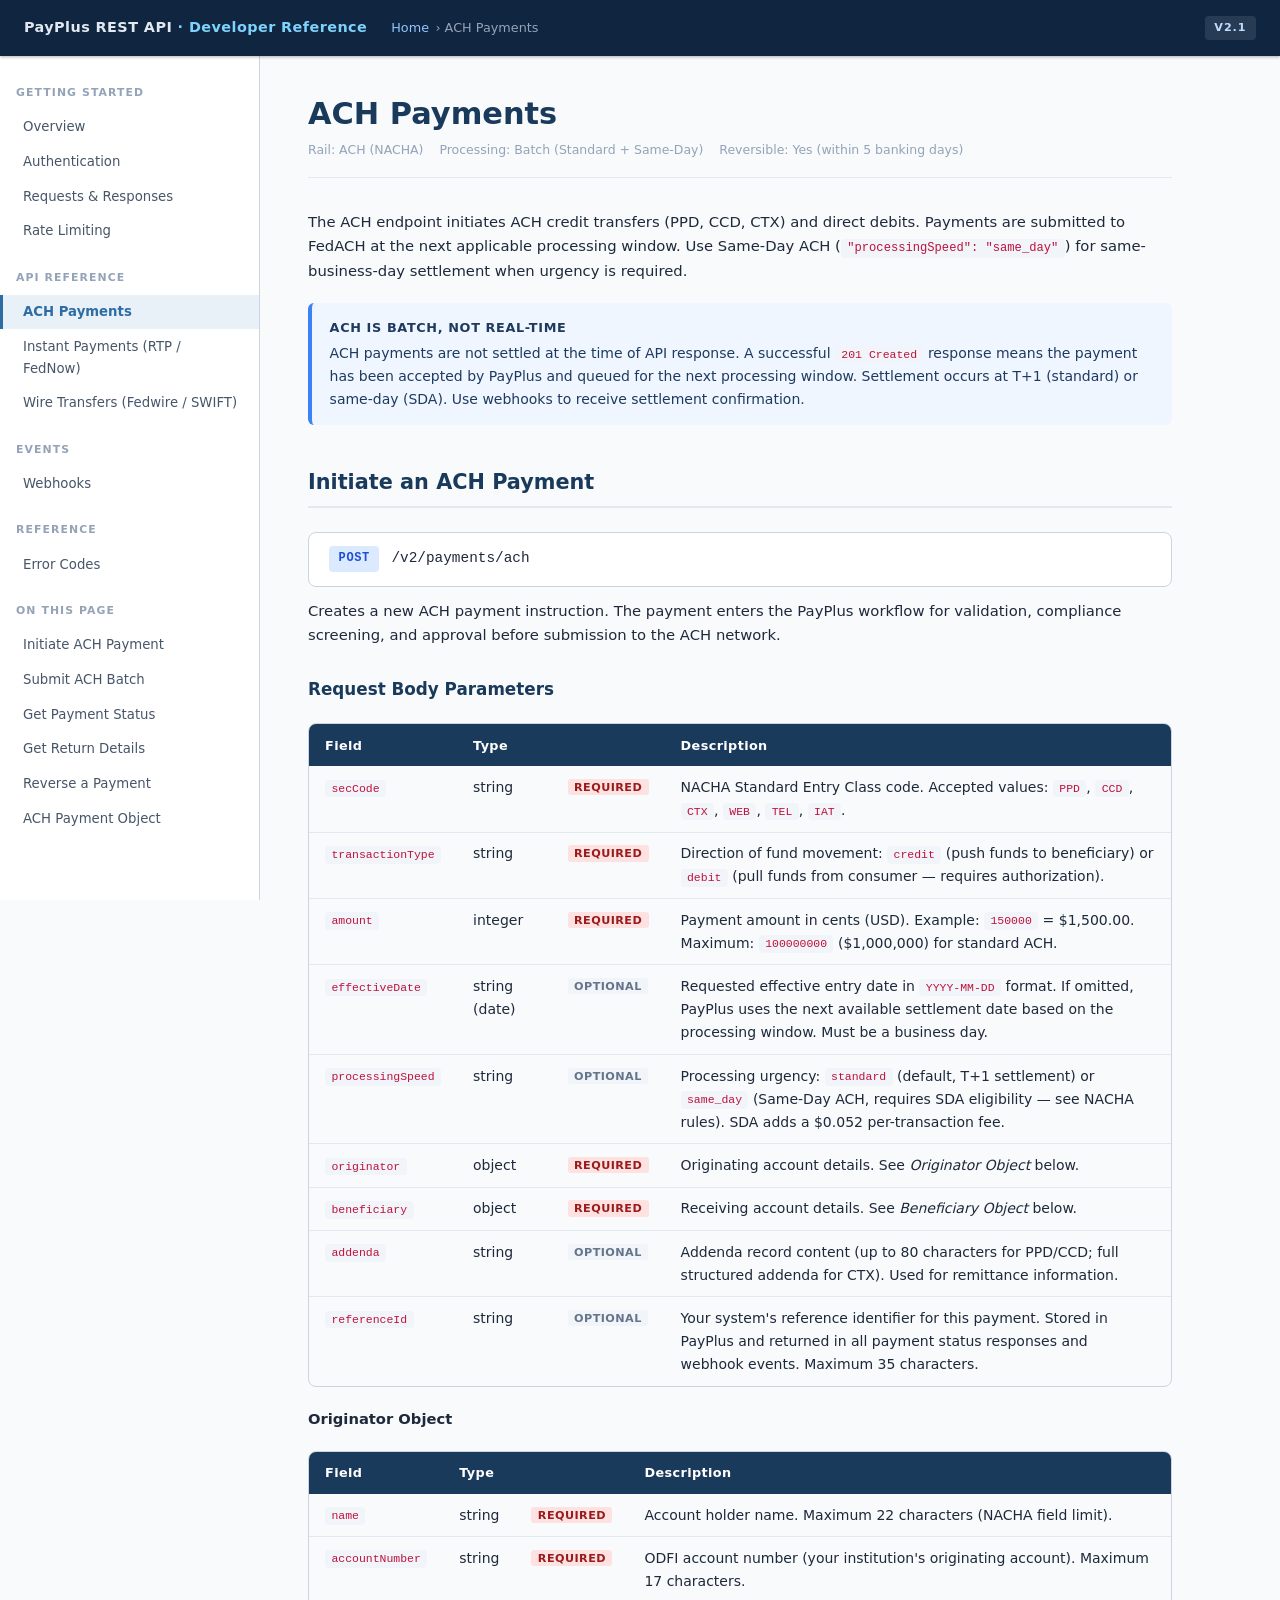
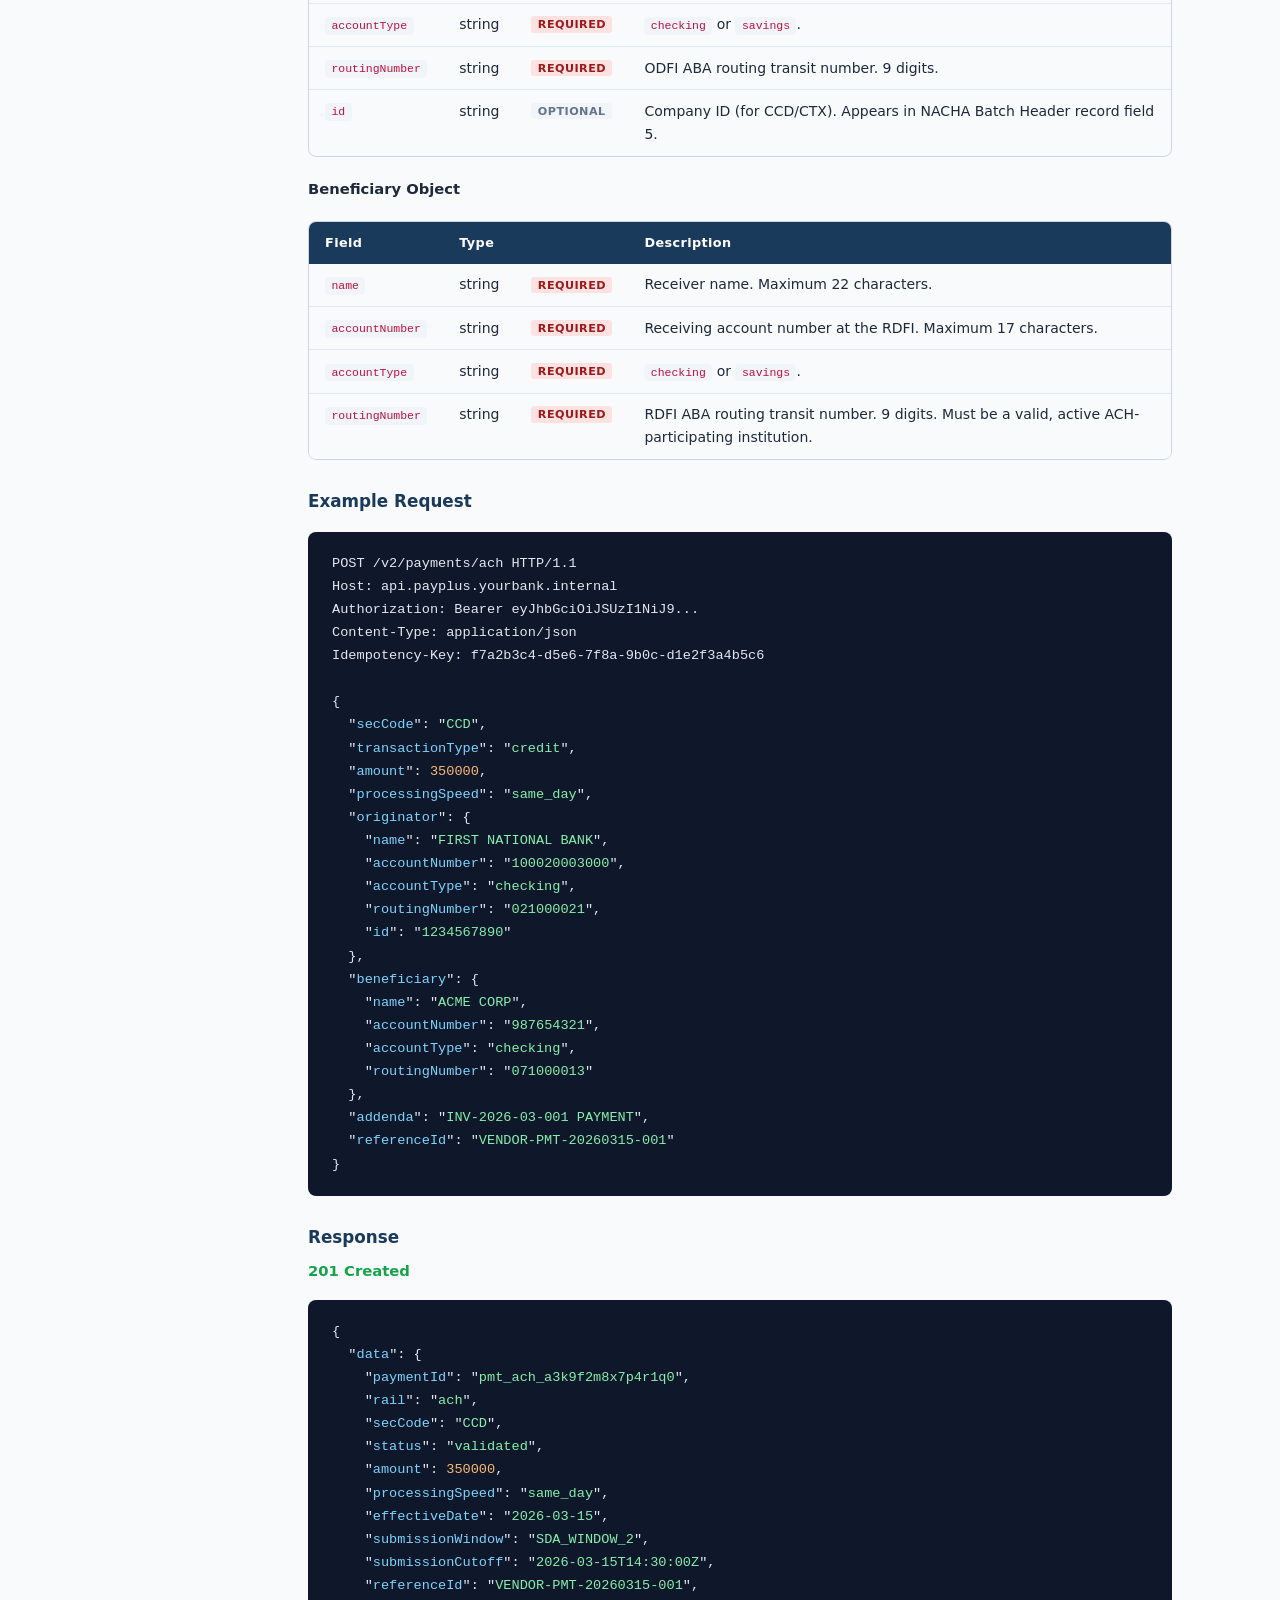
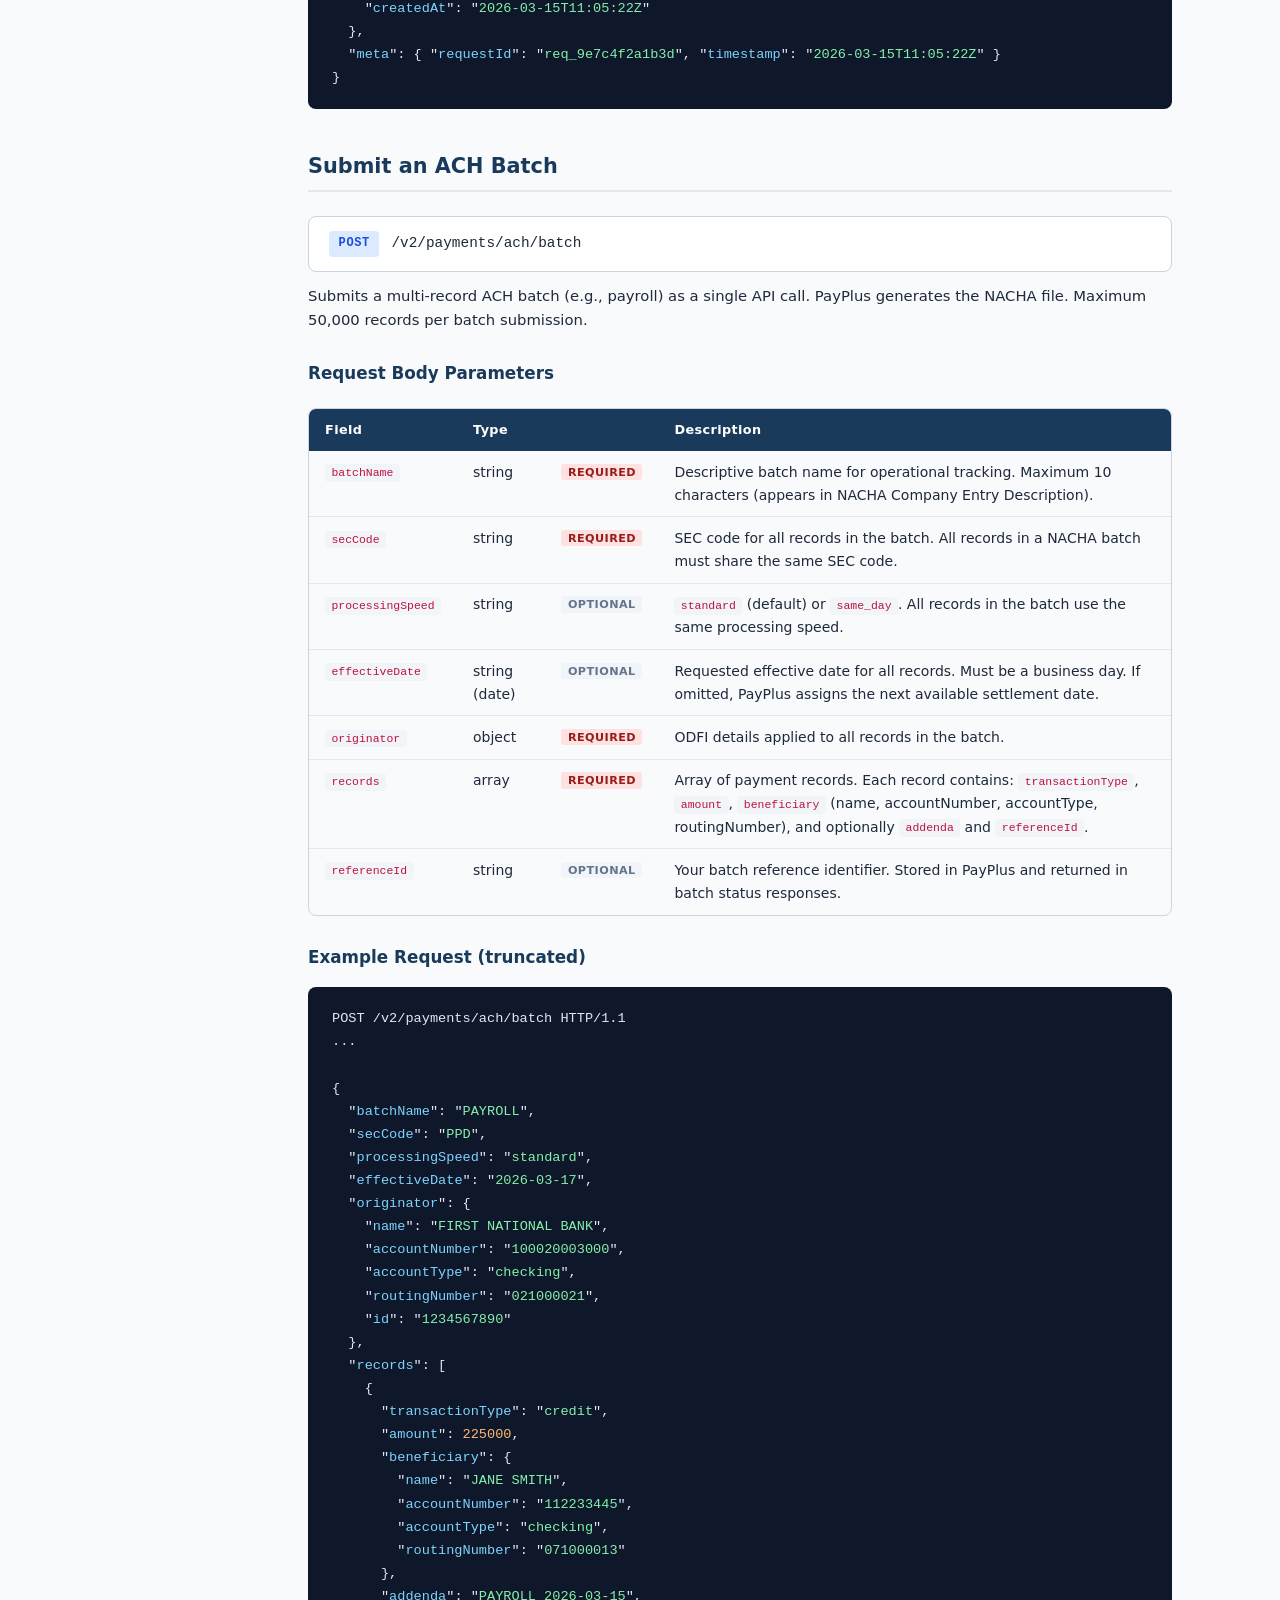
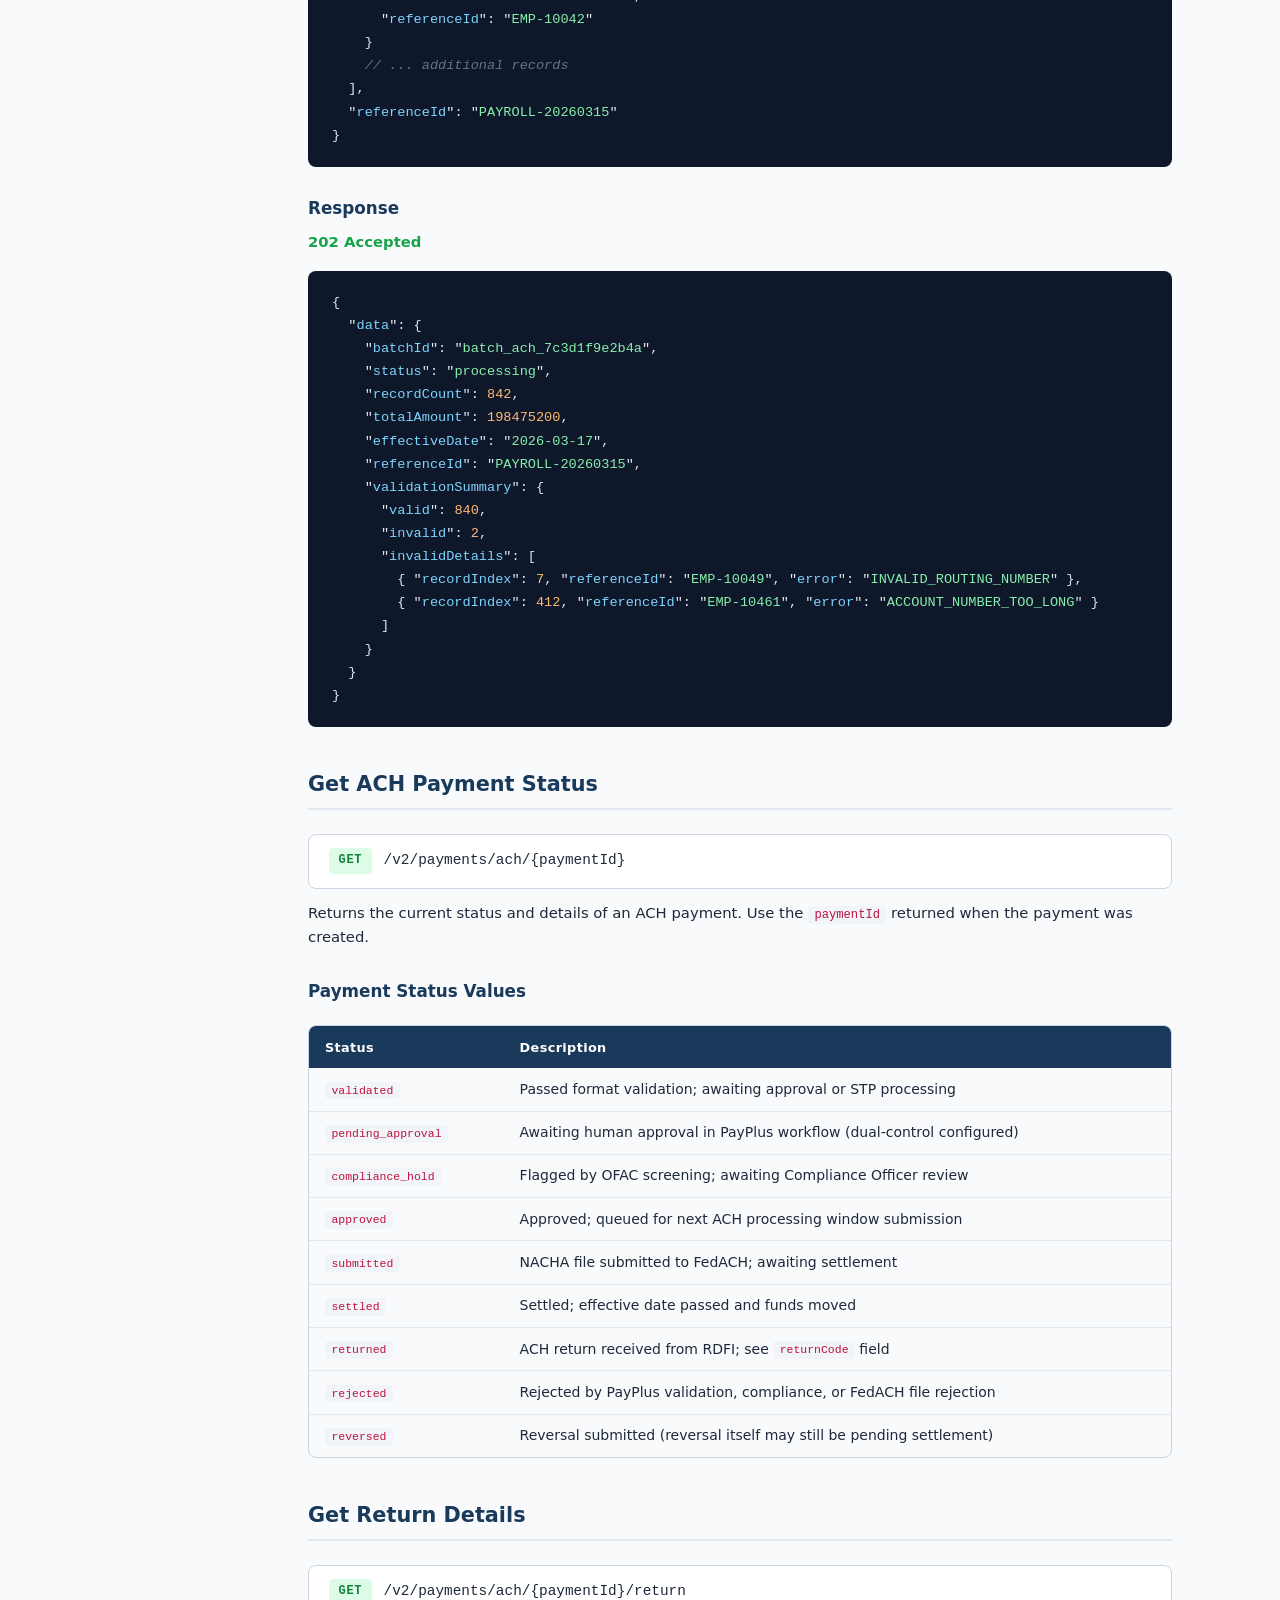
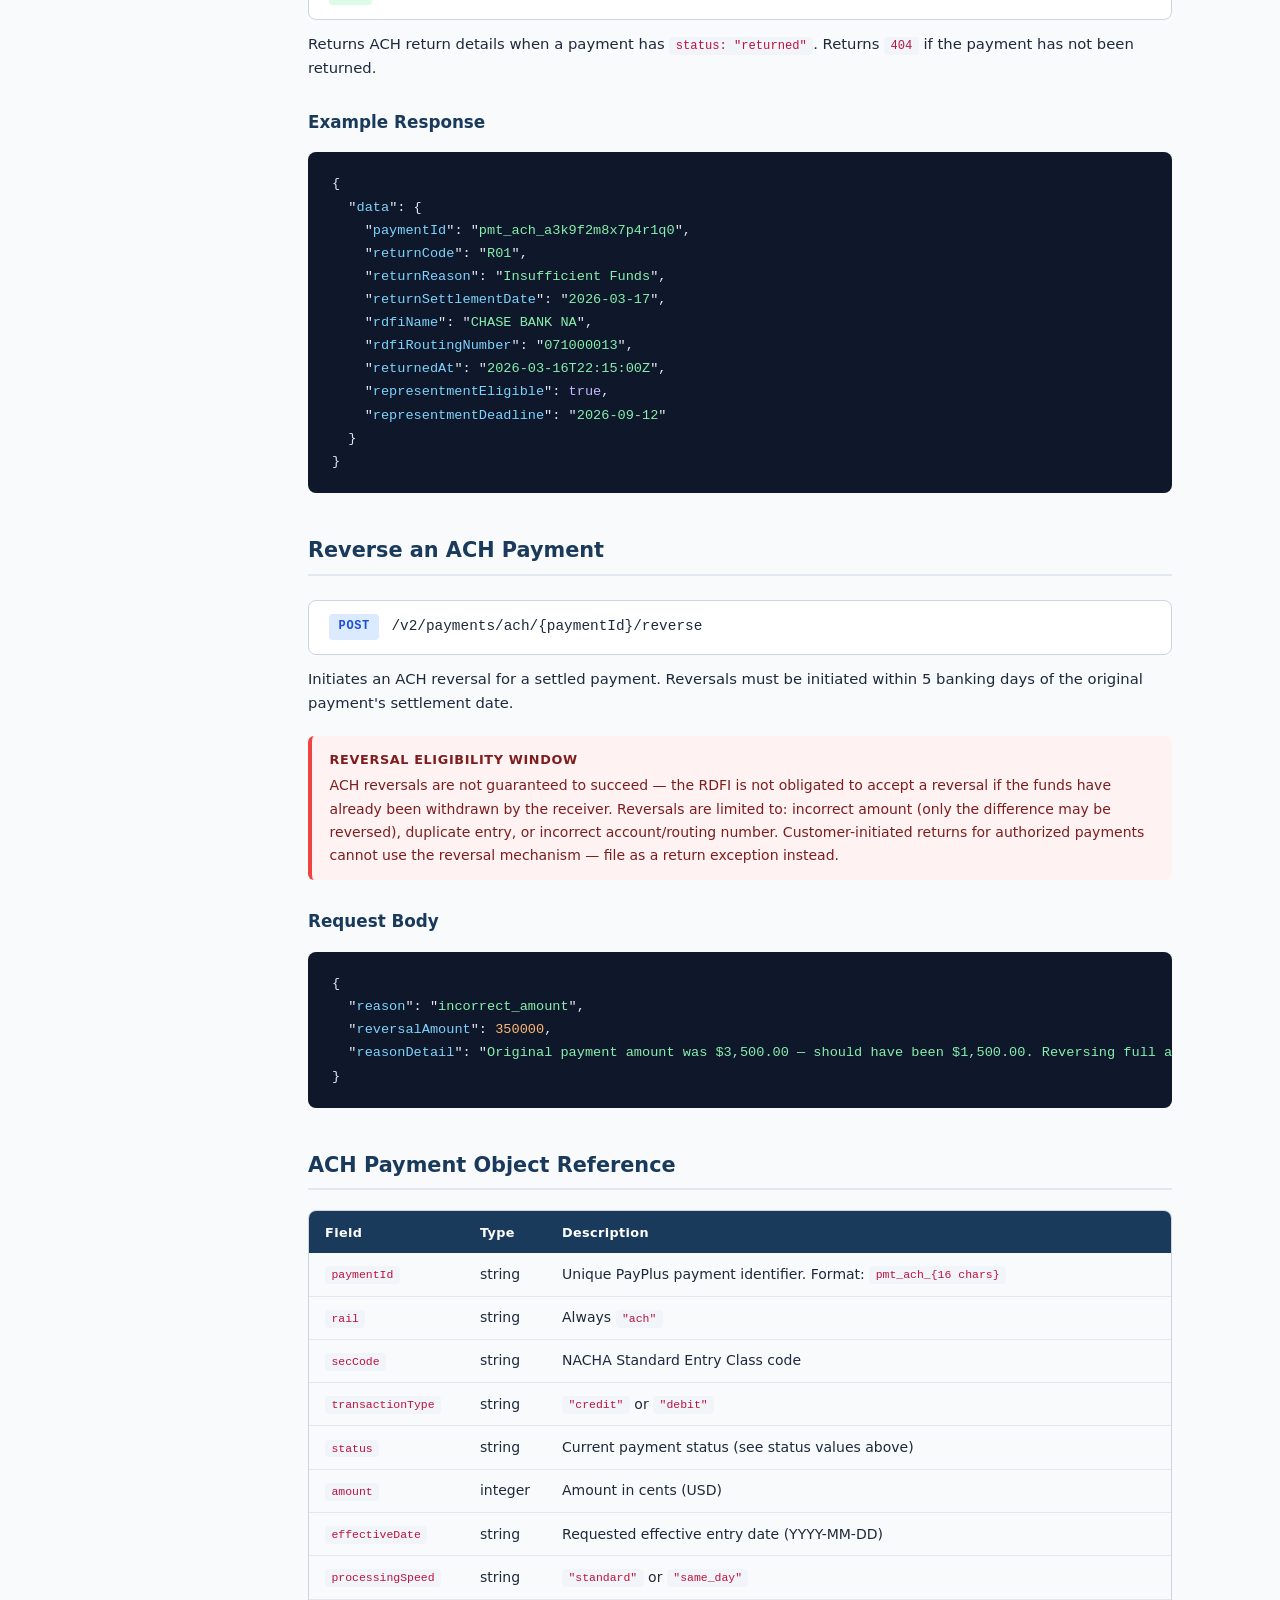
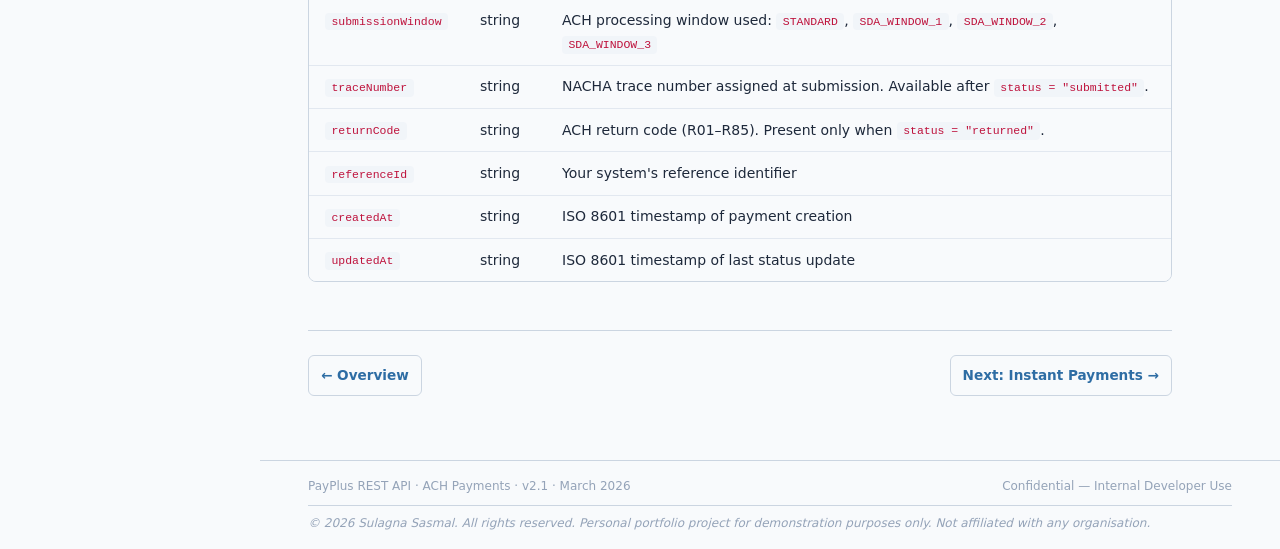
==== commit bcd7d6de: "feat: add copyright footer -- 2026 Sulagna Sasmal personal portfolio" ====
--- a/ach.html
+++ b/ach.html
@@ -342,6 +342,7 @@
 <footer class="site-footer">
   <span>PayPlus REST API · ACH Payments · v2.1 · March 2026</span>
   <span>Confidential — Internal Developer Use</span>
+  <span class="copyright">&copy; 2026 Sulagna Sasmal. All rights reserved. Personal portfolio project for demonstration purposes only. Not affiliated with any organisation.</span>
 </footer>
 
 </body>
--- a/assets/style.css
+++ b/assets/style.css
@@ -187,7 +187,8 @@
 .section-card-desc  { font-size: 0.82rem; color: var(--text-secondary); line-height: 1.5; margin-top: 0.35rem; }
 
 /* ── FOOTER ── */
-.site-footer { margin-left: var(--nav-width); padding: 1rem 3rem; font-size: 0.75rem; color: var(--text-muted); border-top: 1px solid var(--border); display: flex; justify-content: space-between; }
+.site-footer { margin-left: var(--nav-width); padding: 1rem 3rem; font-size: 0.75rem; color: var(--text-muted); border-top: 1px solid var(--border); display: flex; flex-wrap: wrap; justify-content: space-between; gap: 0.25rem; }
+.site-footer .copyright { width: 100%; border-top: 1px solid var(--border); padding-top: 0.5rem; margin-top: 0.25rem; font-style: italic; }
 
 /* ── RESPONSIVE ── */
 @media (max-width: 900px) {
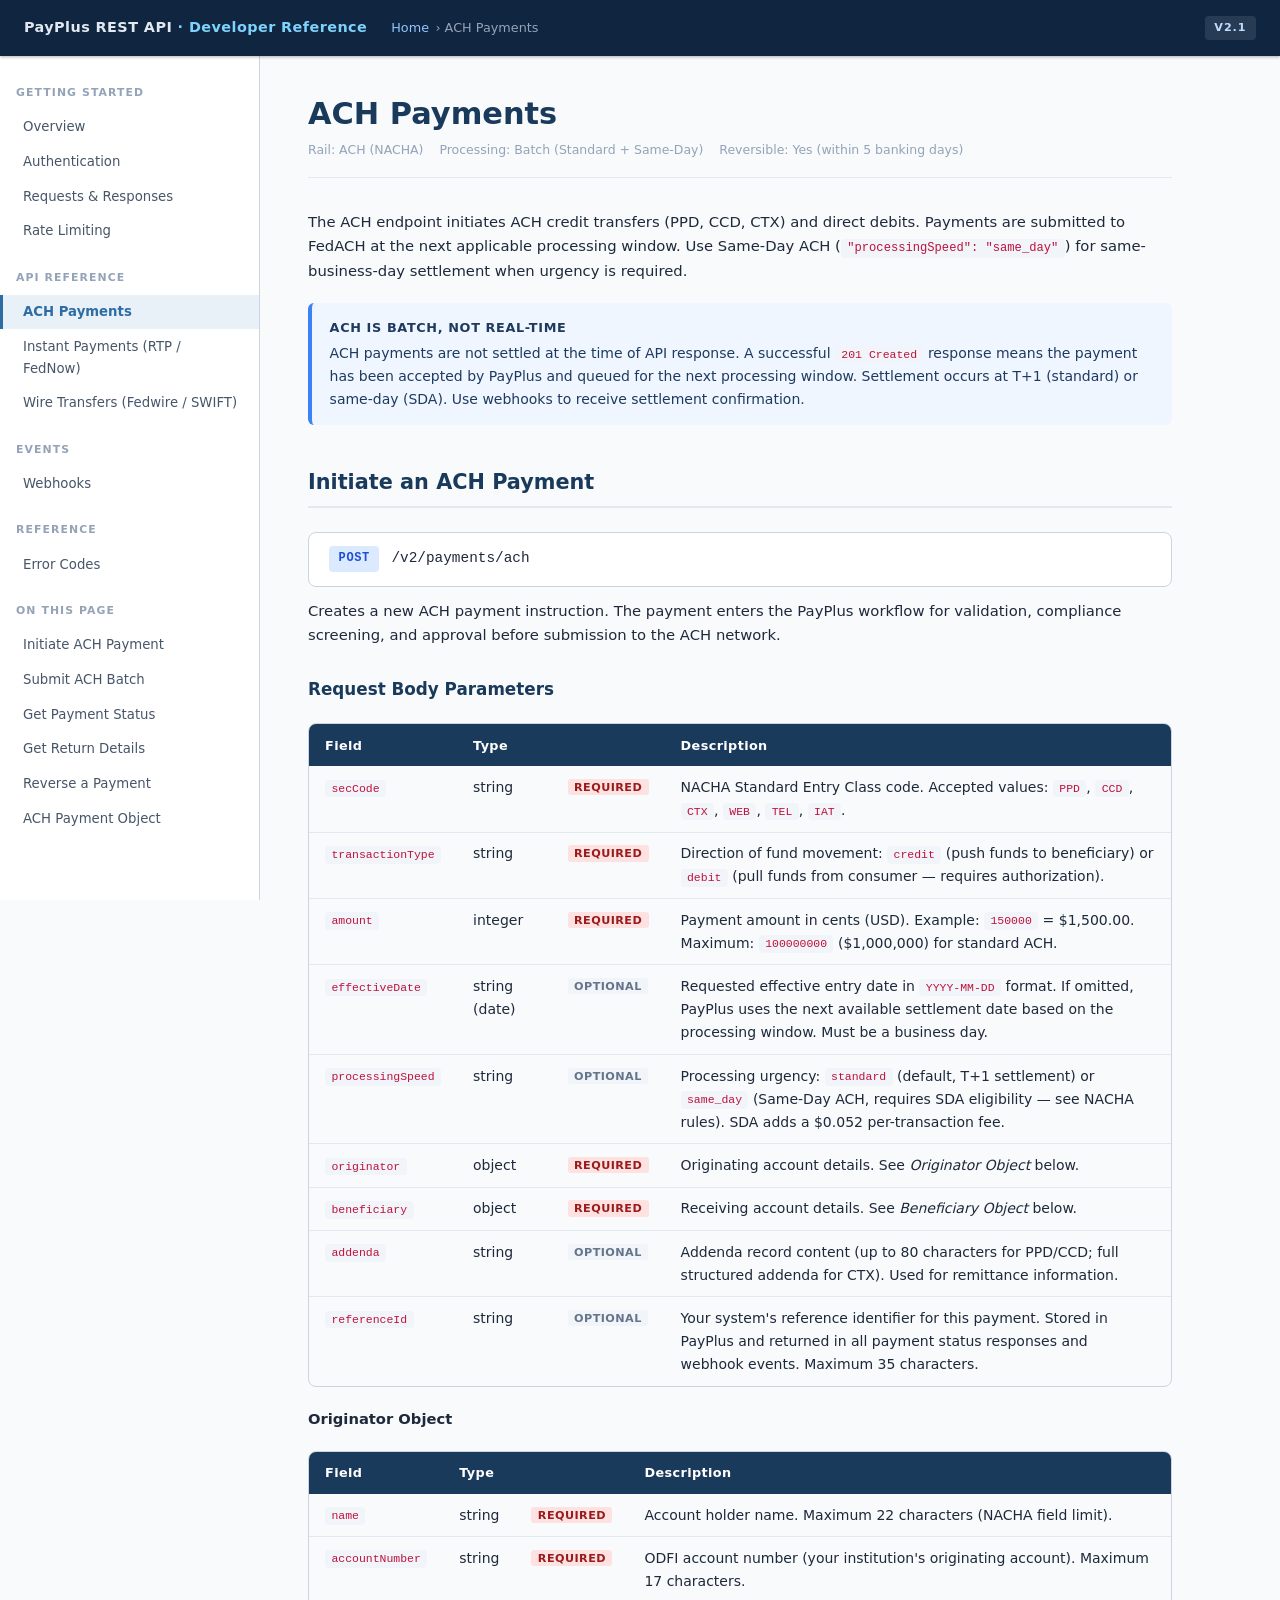
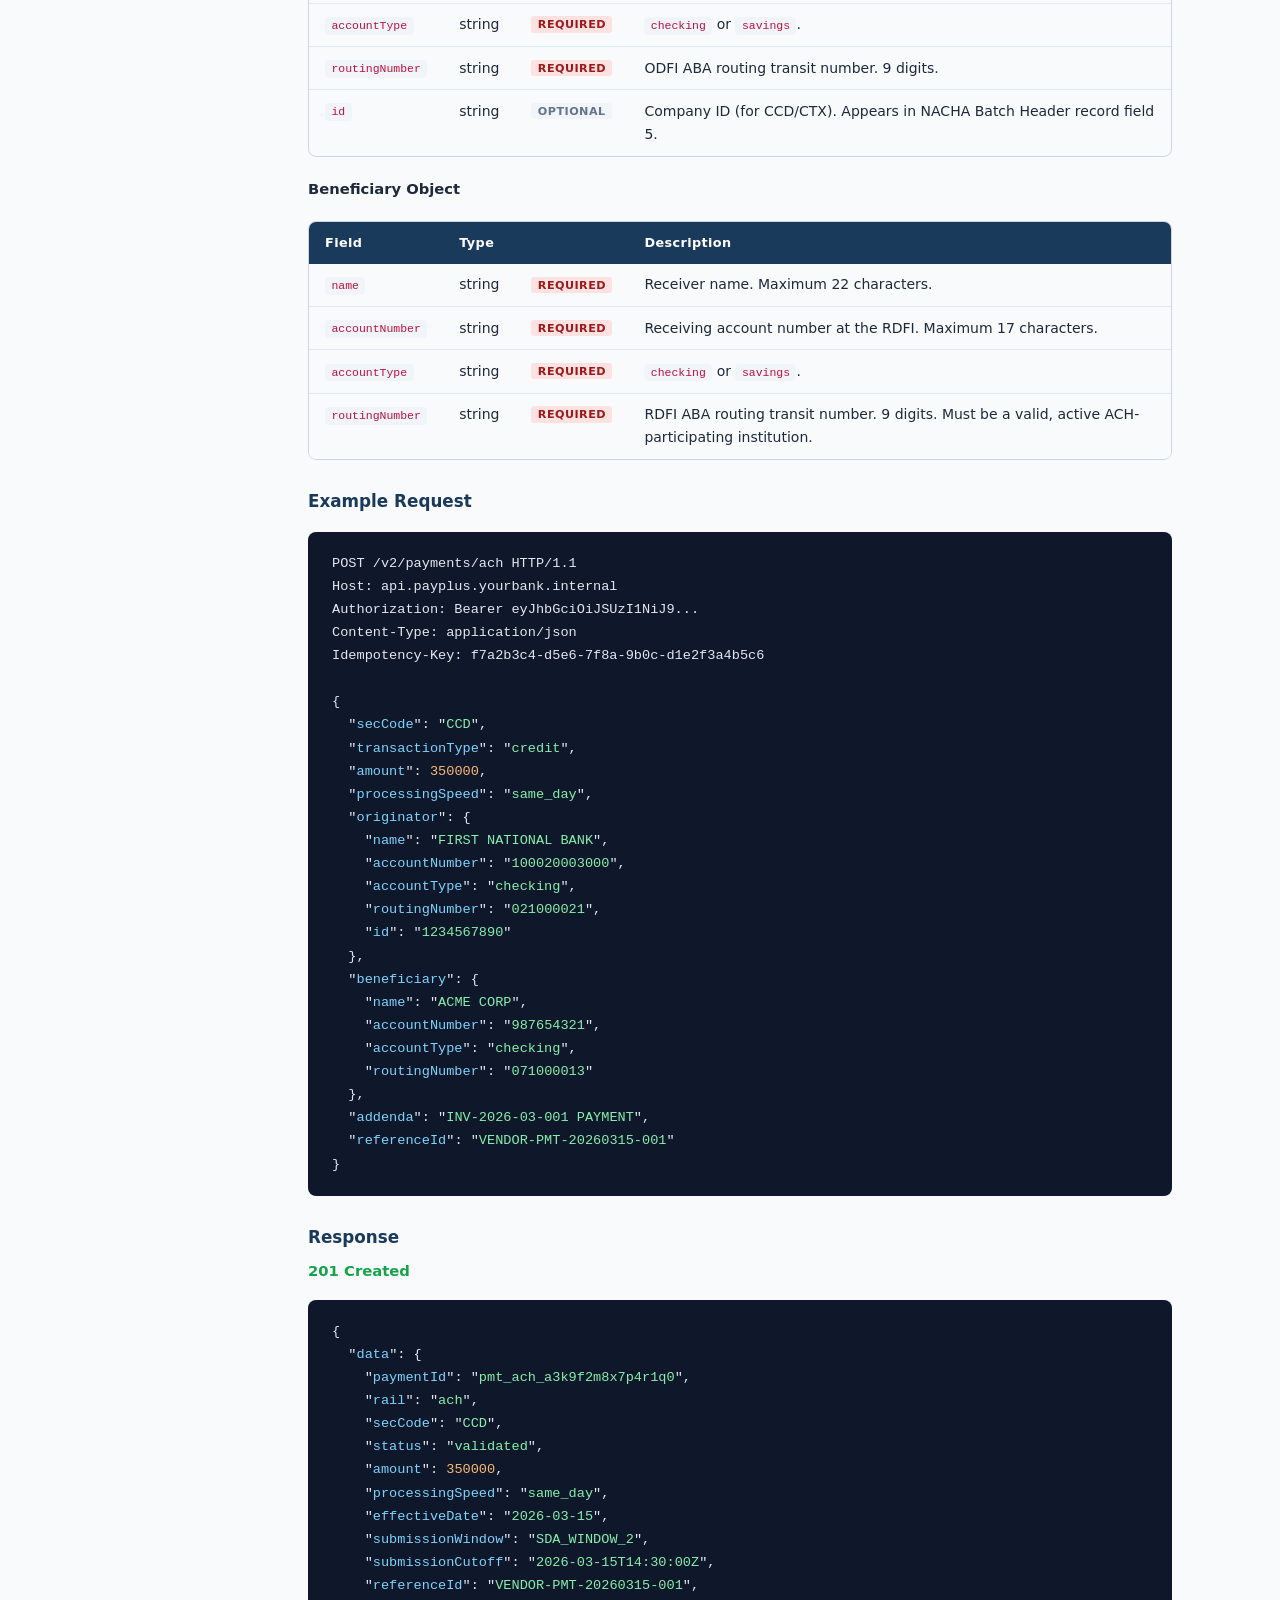
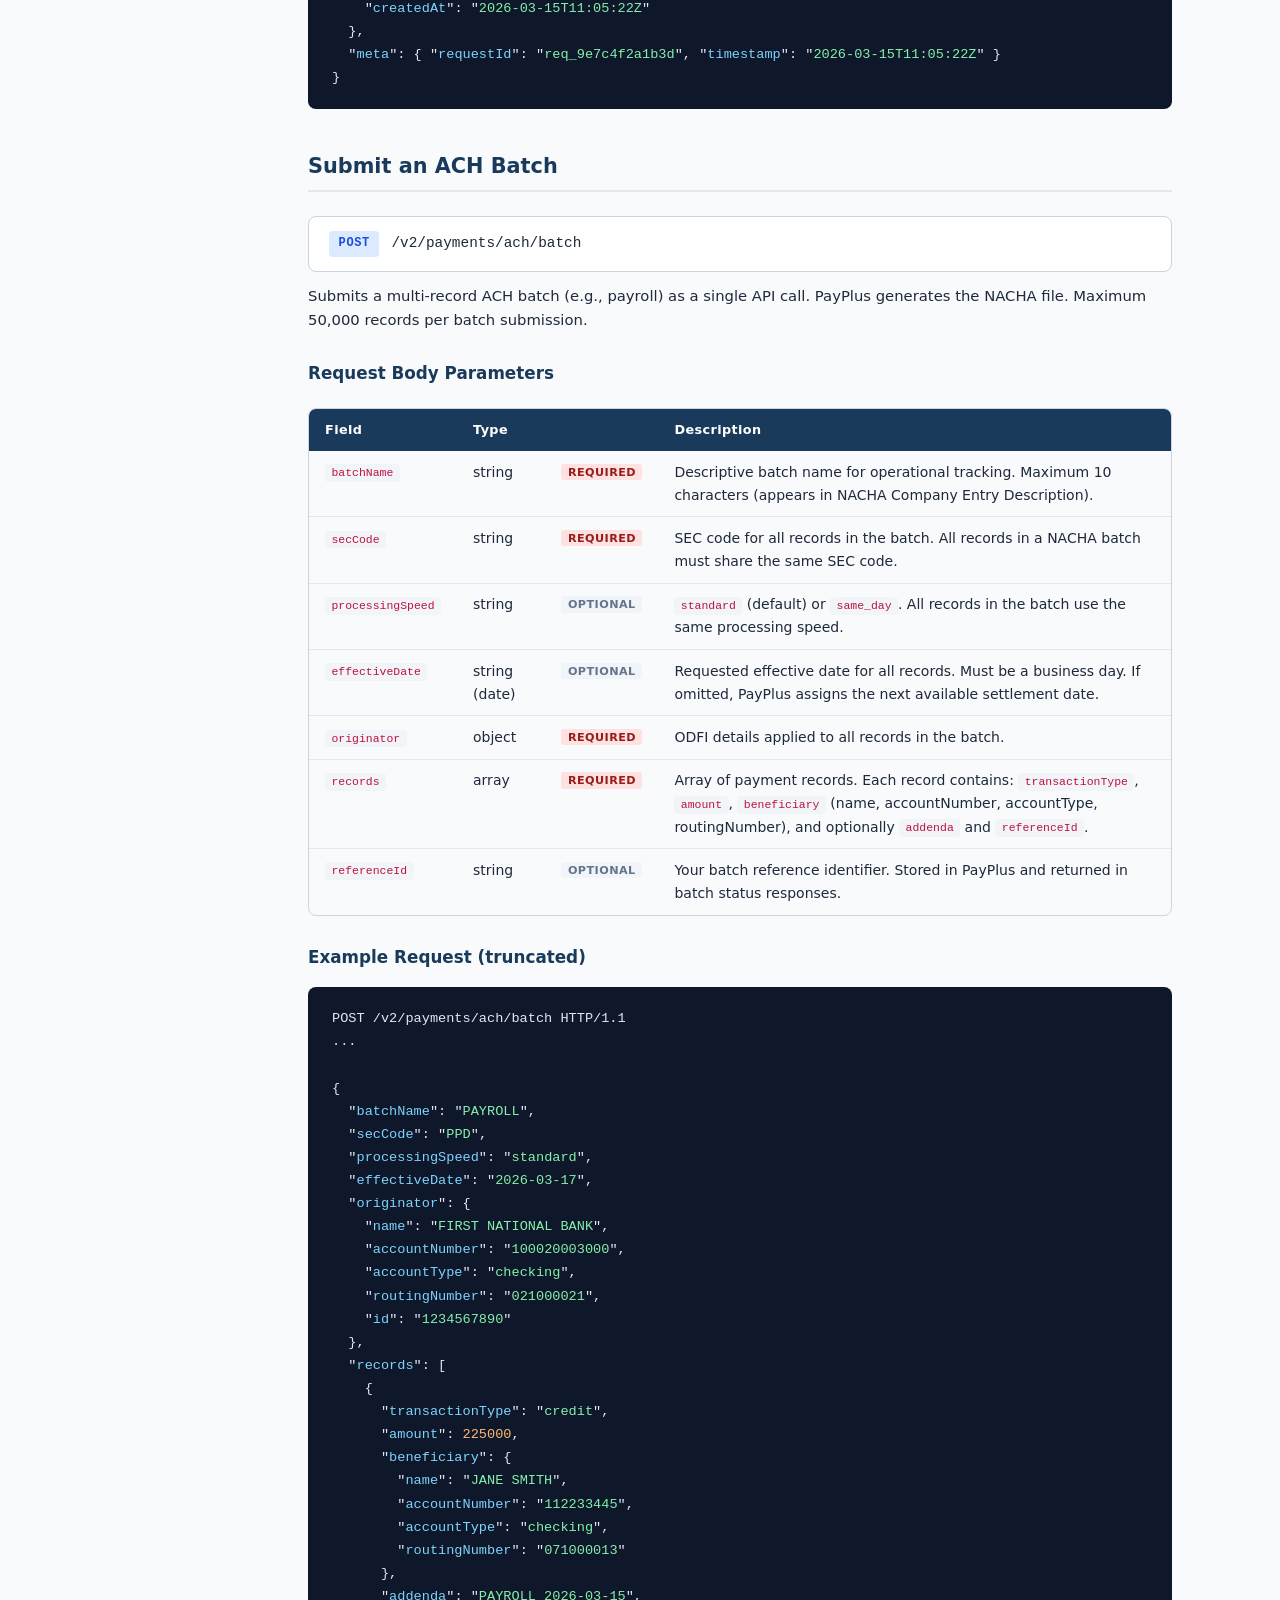
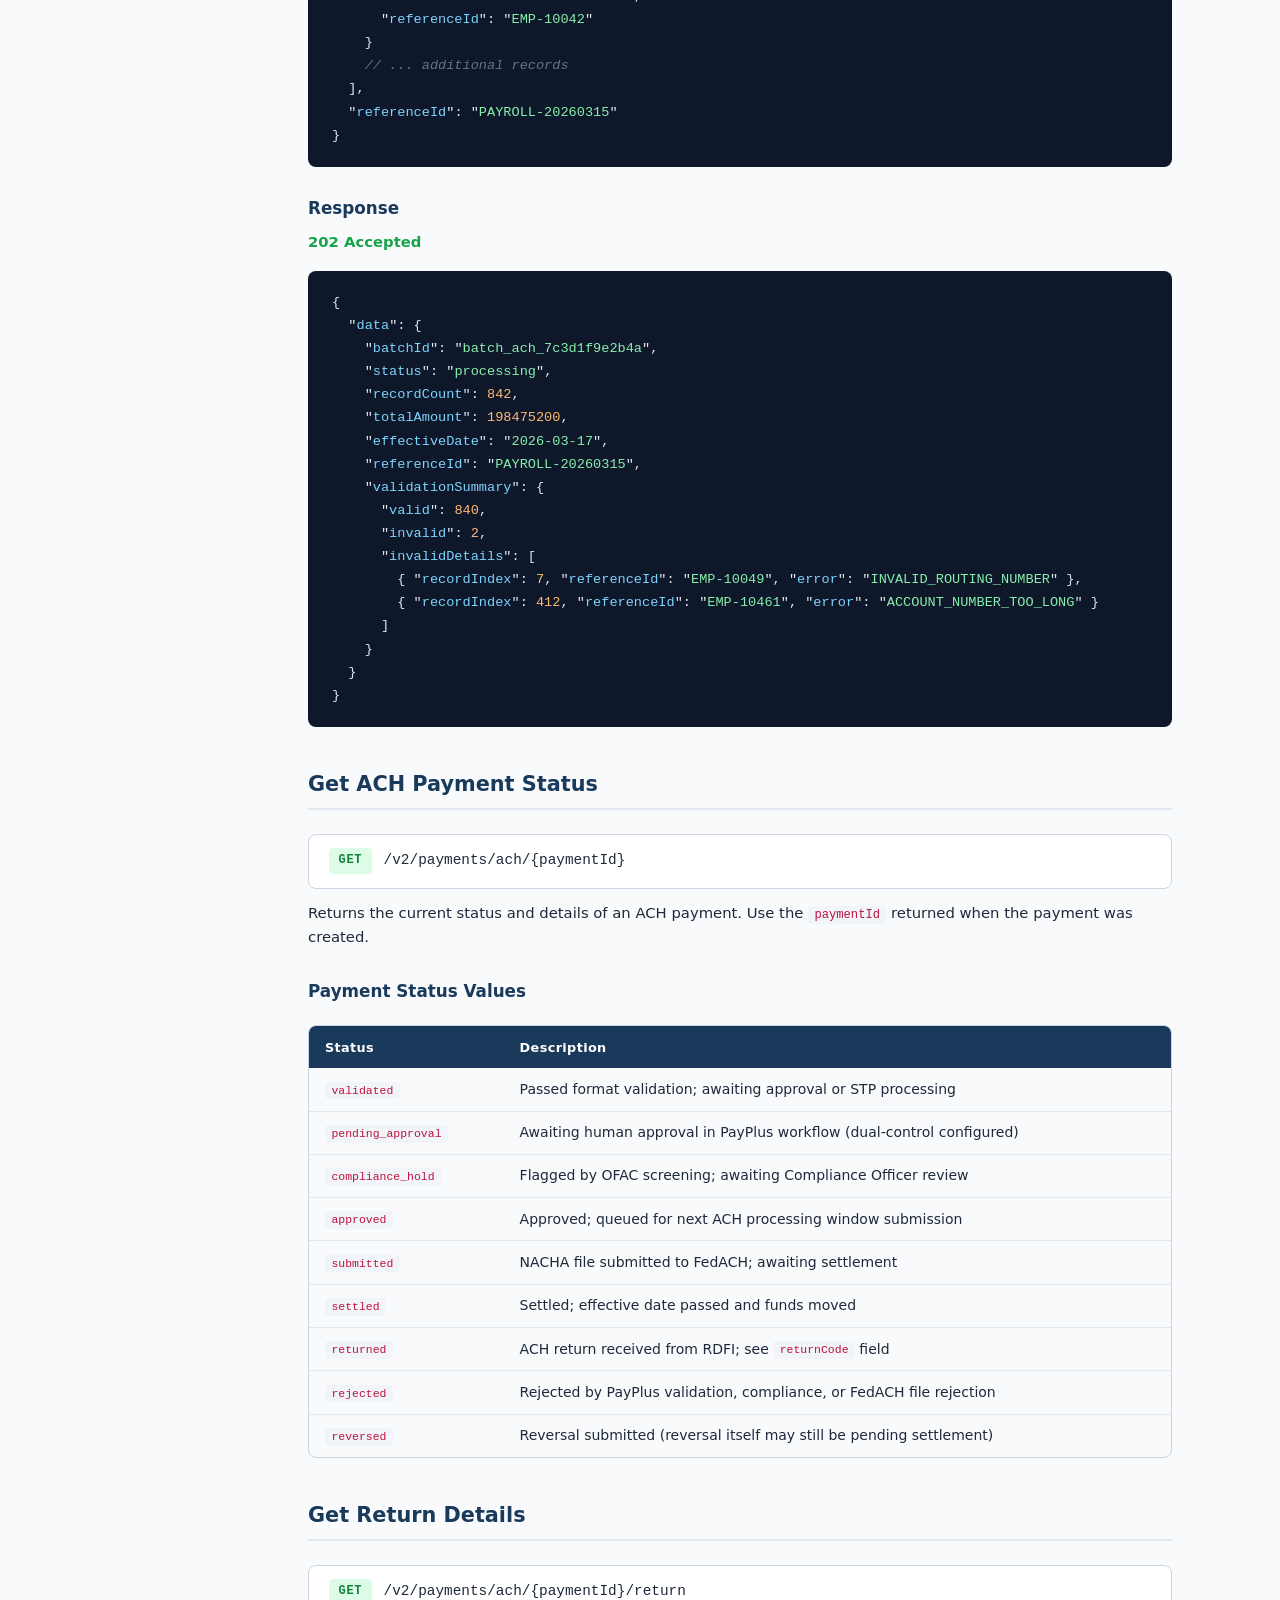
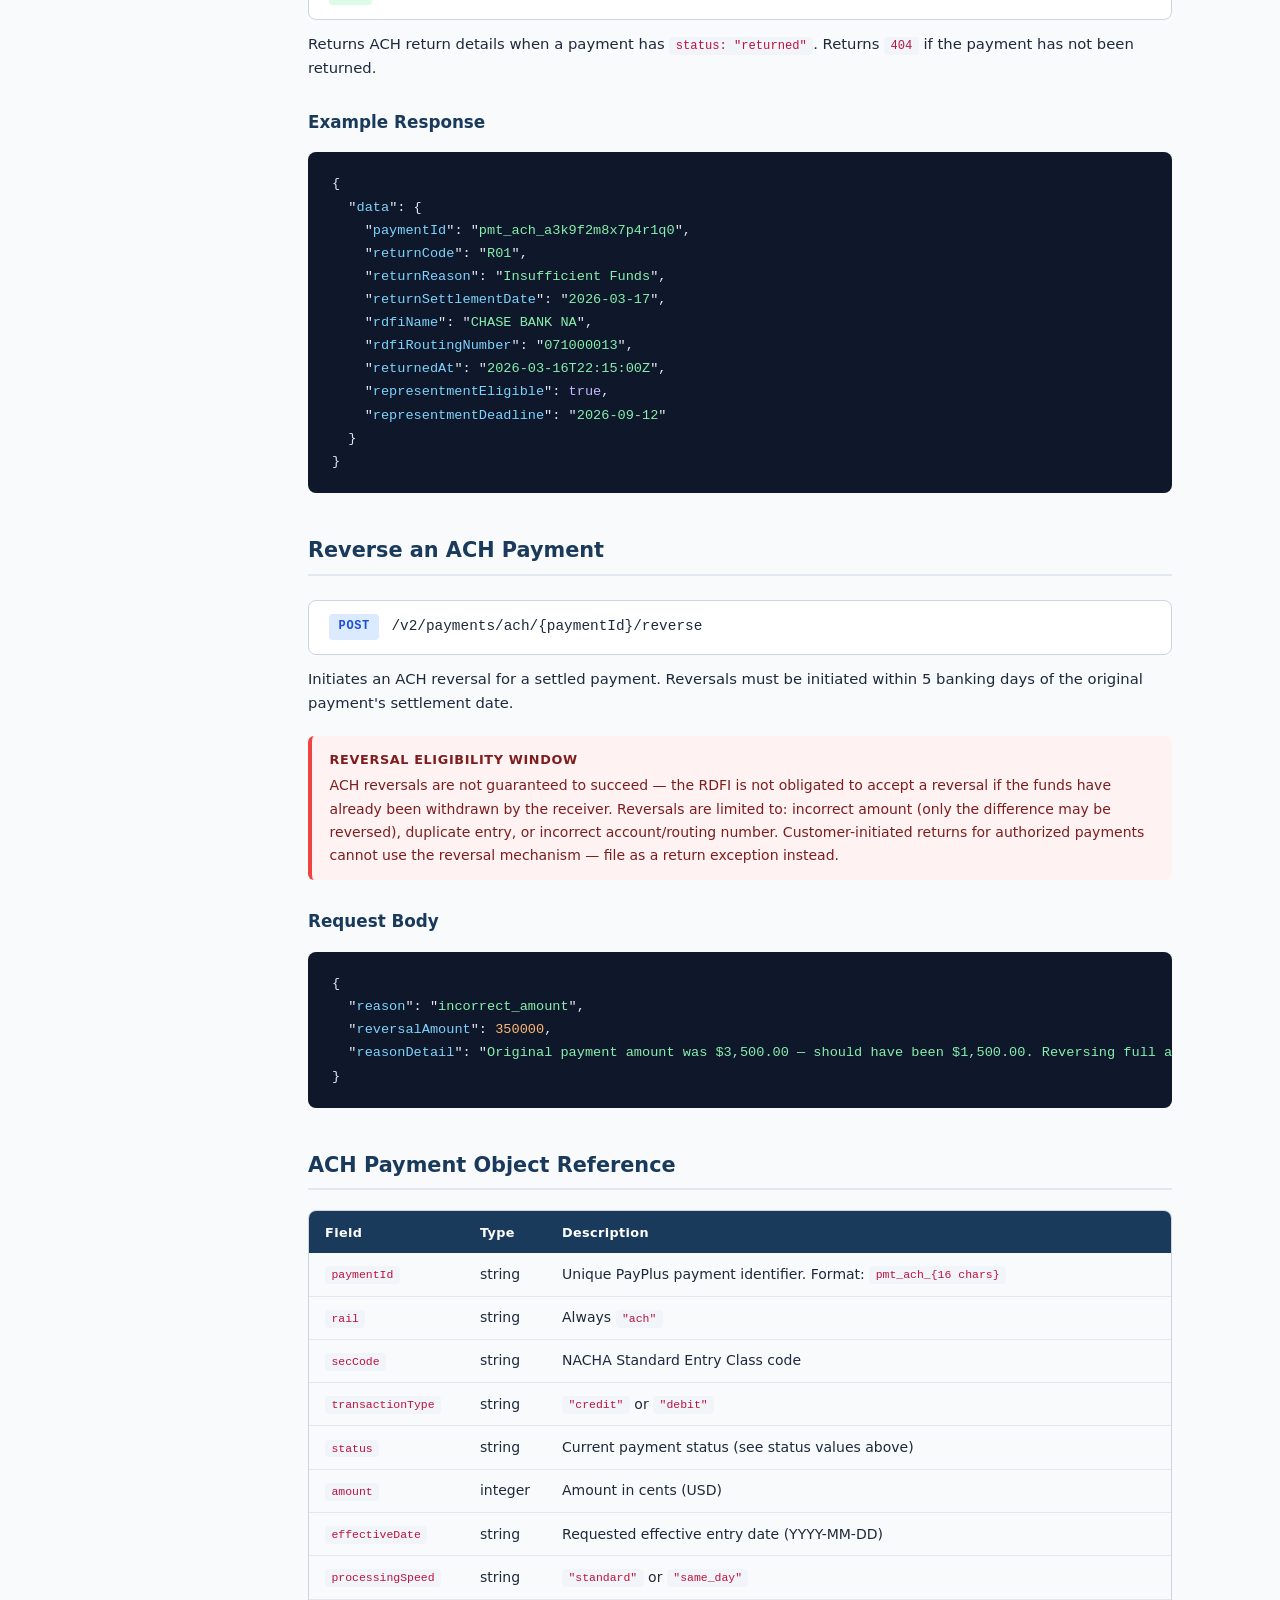
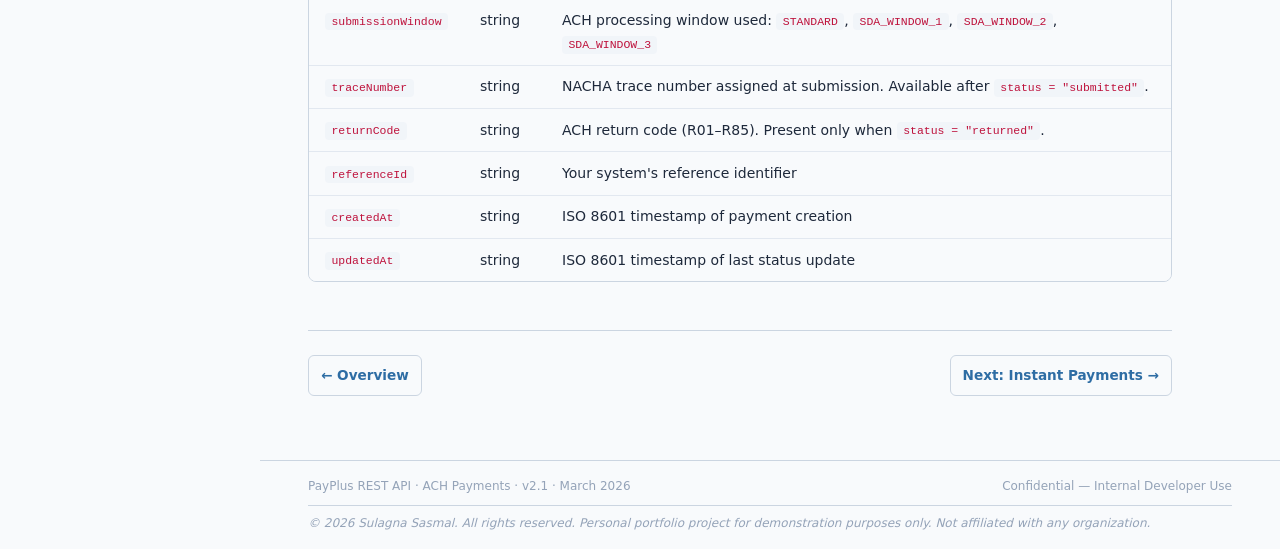
==== commit 6e4b9bb1: "Add favicon (💳) to all pages, fix British spelling (organisation → organization)" ====
--- a/ach.html
+++ b/ach.html
@@ -5,6 +5,7 @@
 <meta name="viewport" content="width=device-width, initial-scale=1.0">
 <title>ACH Payments — PayPlus REST API</title>
 <link rel="stylesheet" href="assets/style.css">
+<link rel="icon" href="data:image/svg+xml,<svg xmlns='http://www.w3.org/2000/svg' viewBox='0 0 100 100'><text y='.9em' font-size='90'>💳</text></svg>">
 </head>
 <body>
 
@@ -342,7 +343,7 @@
 <footer class="site-footer">
   <span>PayPlus REST API · ACH Payments · v2.1 · March 2026</span>
   <span>Confidential — Internal Developer Use</span>
-  <span class="copyright">&copy; 2026 Sulagna Sasmal. All rights reserved. Personal portfolio project for demonstration purposes only. Not affiliated with any organisation.</span>
+  <span class="copyright">&copy; 2026 Sulagna Sasmal. All rights reserved. Personal portfolio project for demonstration purposes only. Not affiliated with any organization.</span>
 </footer>
 
 </body>
